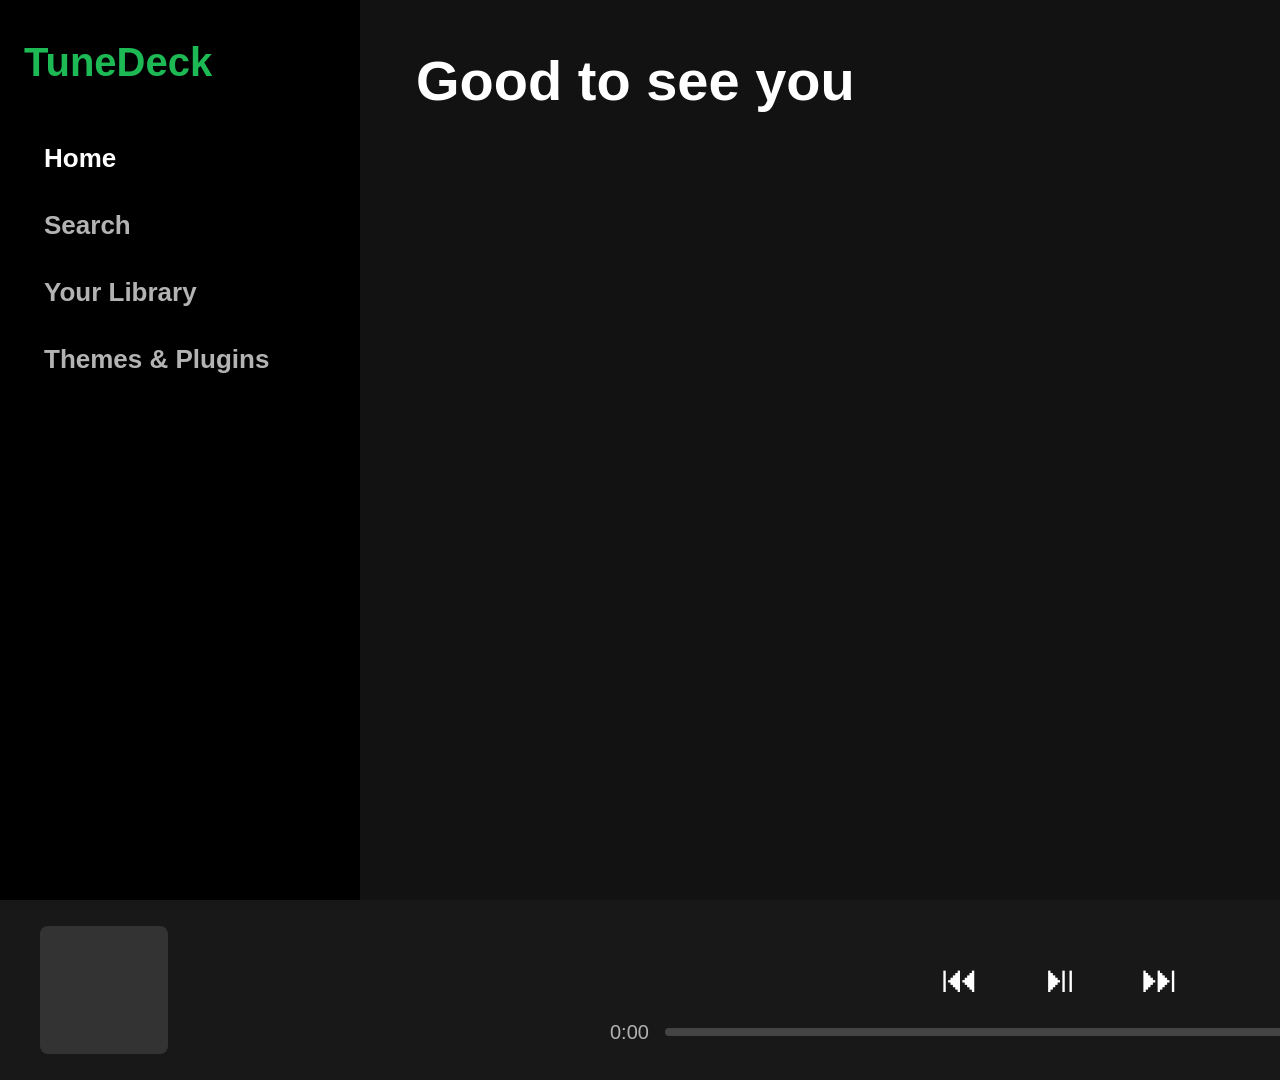
==== app/index.html @ e6c19f01 "Add PKCE Web API client, login and deploy scripts, engine autostart - webapi.js: Authorization Code " ====
<!doctype html>
<html>
<head>
<meta charset="utf-8">
<title>TuneDeck</title>
<meta name="viewport" content="width=1920, height=1080">
<link rel="stylesheet" href="css/app.css">
<style id="theme-css"></style>
</head>
<body>
<div id="app">
  <nav id="sidebar"></nav>
  <main id="view"></main>
  <aside id="lyrics-pane" class="hidden"></aside>
</div>
<footer id="player"></footer>
<div id="toast" class="hidden"></div>
<script src="js/config.js"></script>
<script src="js/auth.local.js"></script>
<script src="js/api.js"></script>
<script src="js/webapi.js"></script>
<script src="js/focus.js"></script>
<script src="js/lyrics.js"></script>
<script src="js/ext.js"></script>
<script src="js/ui.js"></script>
<script src="js/main.js"></script>
</body>
</html>
---- app/css/app.css ----
:root{--spice-main:#121212;--spice-sidebar:#000;--spice-player:#181818;--spice-card:#1a1a1a;--spice-text:#fff;--spice-subtext:#b3b3b3;--spice-button:#1db954;--spice-button-active:#1ed760;--spice-highlight:#2a2a2a;--spice-selected-row:#fff}
*{box-sizing:border-box;margin:0;padding:0}
html,body{width:1920px;height:1080px;overflow:hidden;background:var(--spice-main);color:var(--spice-text);font-family:'Helvetica Neue',Arial,sans-serif;font-size:26px}
button,input{font:inherit;color:inherit;border:0;background:none;outline:0;text-align:left}
#app{display:flex;height:900px;position:relative}
#sidebar{width:360px;background:var(--spice-sidebar);padding:40px 24px;flex:none}
.logo{font-size:40px;font-weight:800;color:var(--spice-button);margin-bottom:40px}
.nav{display:block;width:100%;padding:18px 20px;border-radius:12px;color:var(--spice-subtext);font-weight:700}
.nav.active{color:var(--spice-text)}
#view{flex:1;padding:48px 56px;overflow:hidden;position:relative;display:flex;flex-direction:column;min-width:0}
#view.narrow{margin-right:640px}
h1{font-size:56px;margin-bottom:28px;flex:none}
.dim{color:var(--spice-subtext)}
.scroll{overflow:hidden}
.cards{display:flex;flex-wrap:wrap}
.card{width:260px;margin:0 28px 28px 0;padding:16px;background:var(--spice-card);border-radius:14px;flex:none}
.card .art{width:228px;height:228px;border-radius:10px;background:#333 center/cover}
.card .t{margin-top:14px;font-weight:700;white-space:nowrap;overflow:hidden;text-overflow:ellipsis}
.card .s{color:var(--spice-subtext);font-size:22px;margin-top:4px}
.list{flex:1;min-height:0;margin-top:20px}
.row{display:flex;width:100%;padding:16px 20px;border-radius:10px;align-items:center}
.row .i{width:56px;color:var(--spice-subtext)}
.row .n{flex:2;white-space:nowrap;overflow:hidden;text-overflow:ellipsis}
.row .d{flex:1;color:var(--spice-subtext);text-align:right;white-space:nowrap;overflow:hidden;text-overflow:ellipsis}
.btn{display:inline-block;padding:16px 44px;margin:10px 0;border-radius:40px;background:var(--spice-button);color:#000;font-weight:700;align-self:flex-start}
input.f{display:block;width:760px;padding:16px 22px;margin:10px 0;border-radius:10px;background:var(--spice-highlight)}
.f{transition:transform .12s ease-out}
.f.focus{transform:scale(1.04);background-color:var(--spice-highlight);box-shadow:0 0 0 4px var(--spice-text)}
.btn.f.focus{background-color:var(--spice-button-active)}
#player{height:180px;background:var(--spice-player);display:flex;align-items:center;padding:0 40px}
#player .np{width:560px;display:flex;align-items:center}
.cover{width:128px;height:128px;border-radius:8px;background:#333 center/cover;flex:none}
.meta{margin-left:24px;min-width:0}
.title{font-weight:700;white-space:nowrap;overflow:hidden;text-overflow:ellipsis}
.artist{color:var(--spice-subtext);font-size:22px;margin-top:6px}
.ctl{flex:1;display:flex;flex-direction:column;align-items:center}
.btns{display:flex}
.ico{width:84px;height:84px;margin:0 8px;border-radius:50%;text-align:center;line-height:84px;font-size:38px}
.seek{display:flex;align-items:center;width:100%;max-width:900px;font-size:20px;color:var(--spice-subtext)}
.track{flex:1;height:8px;margin:0 16px;background:#444;border-radius:4px;overflow:hidden}
.fill{height:100%;background:var(--spice-text);transform-origin:0 50%;transform:scaleX(0);will-change:transform}
#player .right{width:360px;display:flex;justify-content:flex-end}
#lyrics-pane{position:absolute;right:0;top:0;bottom:0;width:600px;padding:40px 36px;overflow:hidden;background:var(--spice-card);border-radius:16px;margin:12px}
#lyrics-pane.hidden,#toast.hidden{display:none}
.ln{font-size:36px;font-weight:700;color:var(--spice-subtext);opacity:.55;padding:12px 0;transition:opacity .25s,color .25s}
.ln.on{color:var(--spice-text);opacity:1}
#toast{position:fixed;left:50%;bottom:210px;transform:translateX(-50%);padding:16px 36px;border-radius:40px;background:var(--spice-text);color:#000;font-weight:700}
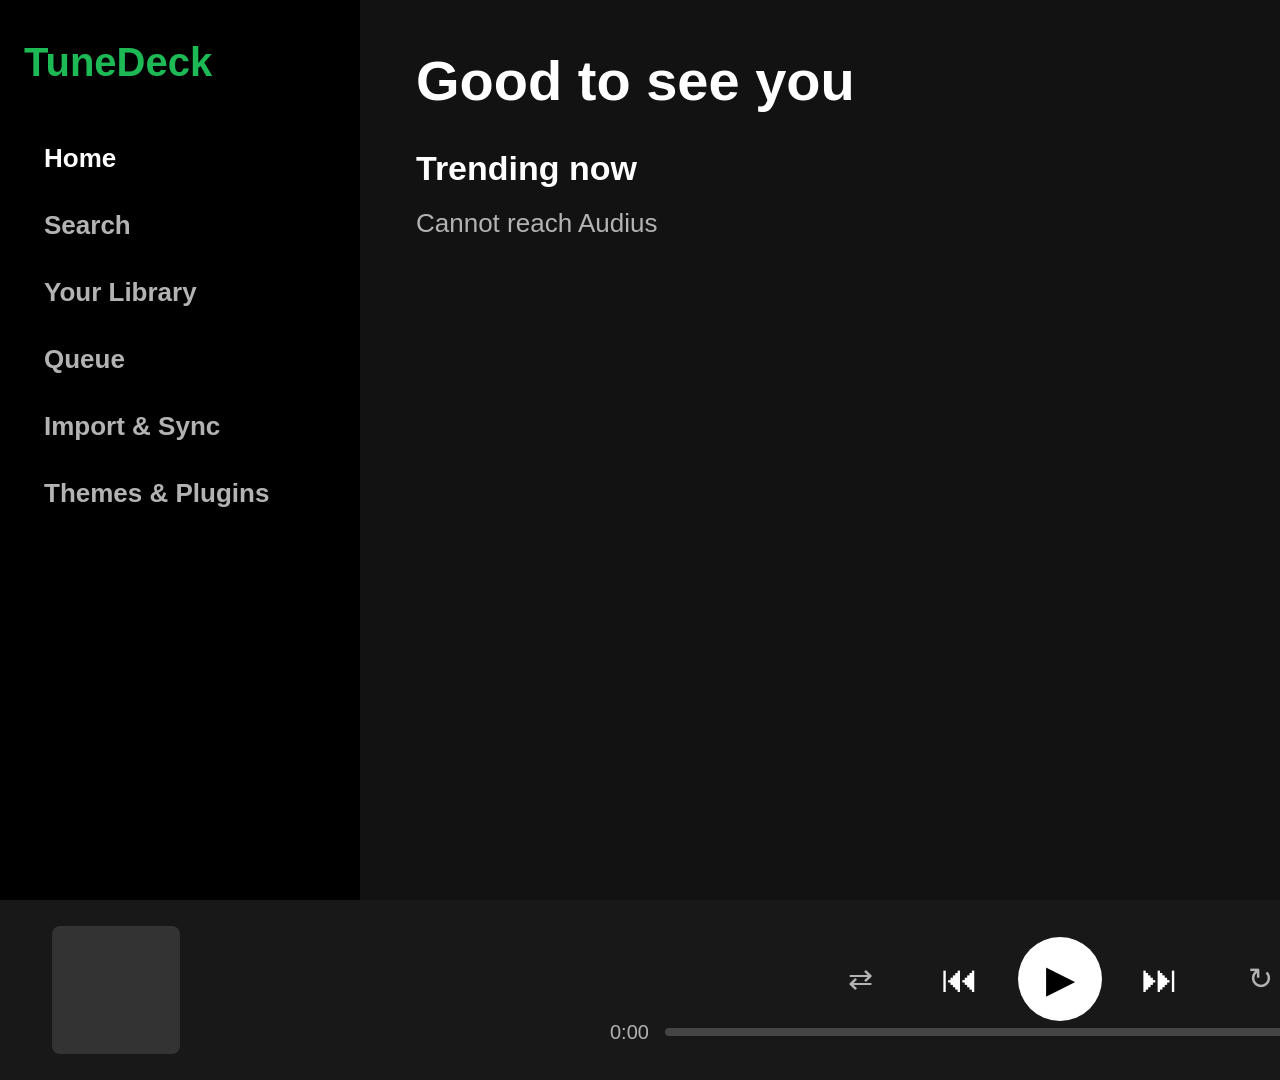
==== commit 85d78330: "Replace Spotify engine with Audius playback, add library import and sync Spotify refuses audio keys " ====
--- a/app/index.html
+++ b/app/index.html
@@ -11,14 +11,17 @@
 <div id="app">
   <nav id="sidebar"></nav>
   <main id="view"></main>
-  <aside id="lyrics-pane" class="hidden"></aside>
+  <aside id="lyrics-wrap" class="hidden"><div id="lyrics-pane"></div></aside>
 </div>
 <footer id="player"></footer>
 <div id="toast" class="hidden"></div>
 <script src="js/config.js"></script>
 <script src="js/auth.local.js"></script>
-<script src="js/api.js"></script>
+<script src="js/import.local.js"></script>
+<script src="js/sources.js"></script>
+<script src="js/player.js"></script>
 <script src="js/webapi.js"></script>
+<script src="js/library.js"></script>
 <script src="js/focus.js"></script>
 <script src="js/lyrics.js"></script>
 <script src="js/ext.js"></script>
--- a/app/css/app.css
+++ b/app/css/app.css
@@ -7,8 +7,10 @@
 .logo{font-size:40px;font-weight:800;color:var(--spice-button);margin-bottom:40px}
 .nav{display:block;width:100%;padding:18px 20px;border-radius:12px;color:var(--spice-subtext);font-weight:700}
 .nav.active{color:var(--spice-text)}
-#view{flex:1;padding:48px 56px;overflow:hidden;position:relative;display:flex;flex-direction:column;min-width:0}
+#view{flex:1;overflow:hidden;position:relative;min-width:0}
 #view.narrow{margin-right:640px}
+.page{height:100%;padding:48px 56px}
+h2{font-size:34px;margin:36px 0 20px}
 h1{font-size:56px;margin-bottom:28px;flex:none}
 .dim{color:var(--spice-subtext)}
 .scroll{overflow:hidden}
@@ -17,18 +19,21 @@
 .card .art{width:228px;height:228px;border-radius:10px;background:#333 center/cover}
 .card .t{margin-top:14px;font-weight:700;white-space:nowrap;overflow:hidden;text-overflow:ellipsis}
 .card .s{color:var(--spice-subtext);font-size:22px;margin-top:4px}
-.list{flex:1;min-height:0;margin-top:20px}
+.list{margin-top:20px}
 .row{display:flex;width:100%;padding:16px 20px;border-radius:10px;align-items:center}
 .row .i{width:56px;color:var(--spice-subtext)}
 .row .n{flex:2;white-space:nowrap;overflow:hidden;text-overflow:ellipsis}
 .row .d{flex:1;color:var(--spice-subtext);text-align:right;white-space:nowrap;overflow:hidden;text-overflow:ellipsis}
+.row .len{width:110px;color:var(--spice-subtext);text-align:right}
+.row .i.playing{color:var(--spice-button)}
+.row.missing{opacity:.35}
 .btn{display:inline-block;padding:16px 44px;margin:10px 0;border-radius:40px;background:var(--spice-button);color:#000;font-weight:700;align-self:flex-start}
 input.f{display:block;width:760px;padding:16px 22px;margin:10px 0;border-radius:10px;background:var(--spice-highlight)}
 .f{transition:transform .12s ease-out}
 .f.focus{transform:scale(1.04);background-color:var(--spice-highlight);box-shadow:0 0 0 4px var(--spice-text)}
 .btn.f.focus{background-color:var(--spice-button-active)}
 #player{height:180px;background:var(--spice-player);display:flex;align-items:center;padding:0 40px}
-#player .np{width:560px;display:flex;align-items:center}
+#player .np{width:560px;display:flex;align-items:center;padding:12px;border-radius:12px}
 .cover{width:128px;height:128px;border-radius:8px;background:#333 center/cover;flex:none}
 .meta{margin-left:24px;min-width:0}
 .title{font-weight:700;white-space:nowrap;overflow:hidden;text-overflow:ellipsis}
@@ -36,12 +41,22 @@
 .ctl{flex:1;display:flex;flex-direction:column;align-items:center}
 .btns{display:flex}
 .ico{width:84px;height:84px;margin:0 8px;border-radius:50%;text-align:center;line-height:84px;font-size:38px}
+.ico.big{background:var(--spice-text);color:#000}
+.ico.small{font-size:30px;color:var(--spice-subtext)}
+.ico.on{color:var(--spice-button)}
 .seek{display:flex;align-items:center;width:100%;max-width:900px;font-size:20px;color:var(--spice-subtext)}
 .track{flex:1;height:8px;margin:0 16px;background:#444;border-radius:4px;overflow:hidden}
 .fill{height:100%;background:var(--spice-text);transform-origin:0 50%;transform:scaleX(0);will-change:transform}
 #player .right{width:360px;display:flex;justify-content:flex-end}
-#lyrics-pane{position:absolute;right:0;top:0;bottom:0;width:600px;padding:40px 36px;overflow:hidden;background:var(--spice-card);border-radius:16px;margin:12px}
-#lyrics-pane.hidden,#toast.hidden{display:none}
+#lyrics-wrap{position:absolute;right:0;top:0;bottom:0;width:640px;overflow:hidden;pointer-events:none}
+#lyrics-pane{position:absolute;left:12px;right:12px;top:0;padding:0 36px;transition:transform .35s ease-out;will-change:transform}
+#lyrics-wrap.hidden,#toast.hidden{display:none}
+#lyrics-wrap:after{content:'';position:absolute;left:0;right:0;top:0;bottom:0;background:linear-gradient(var(--spice-main),transparent 18%,transparent 82%,var(--spice-main))}
 .ln{font-size:36px;font-weight:700;color:var(--spice-subtext);opacity:.55;padding:12px 0;transition:opacity .25s,color .25s}
 .ln.on{color:var(--spice-text);opacity:1}
 #toast{position:fixed;left:50%;bottom:210px;transform:translateX(-50%);padding:16px 36px;border-radius:40px;background:var(--spice-text);color:#000;font-weight:700}
+.nowplaying .page{display:flex;flex-direction:column;justify-content:center;align-items:flex-start}
+.np-art{width:520px;height:520px;border-radius:16px;background:#333 center/cover;box-shadow:0 30px 80px rgba(0,0,0,.6)}
+.np-meta{margin-top:36px}
+.np-title{font-size:56px;font-weight:800}
+.np-artist{font-size:32px;color:var(--spice-subtext);margin-top:10px}
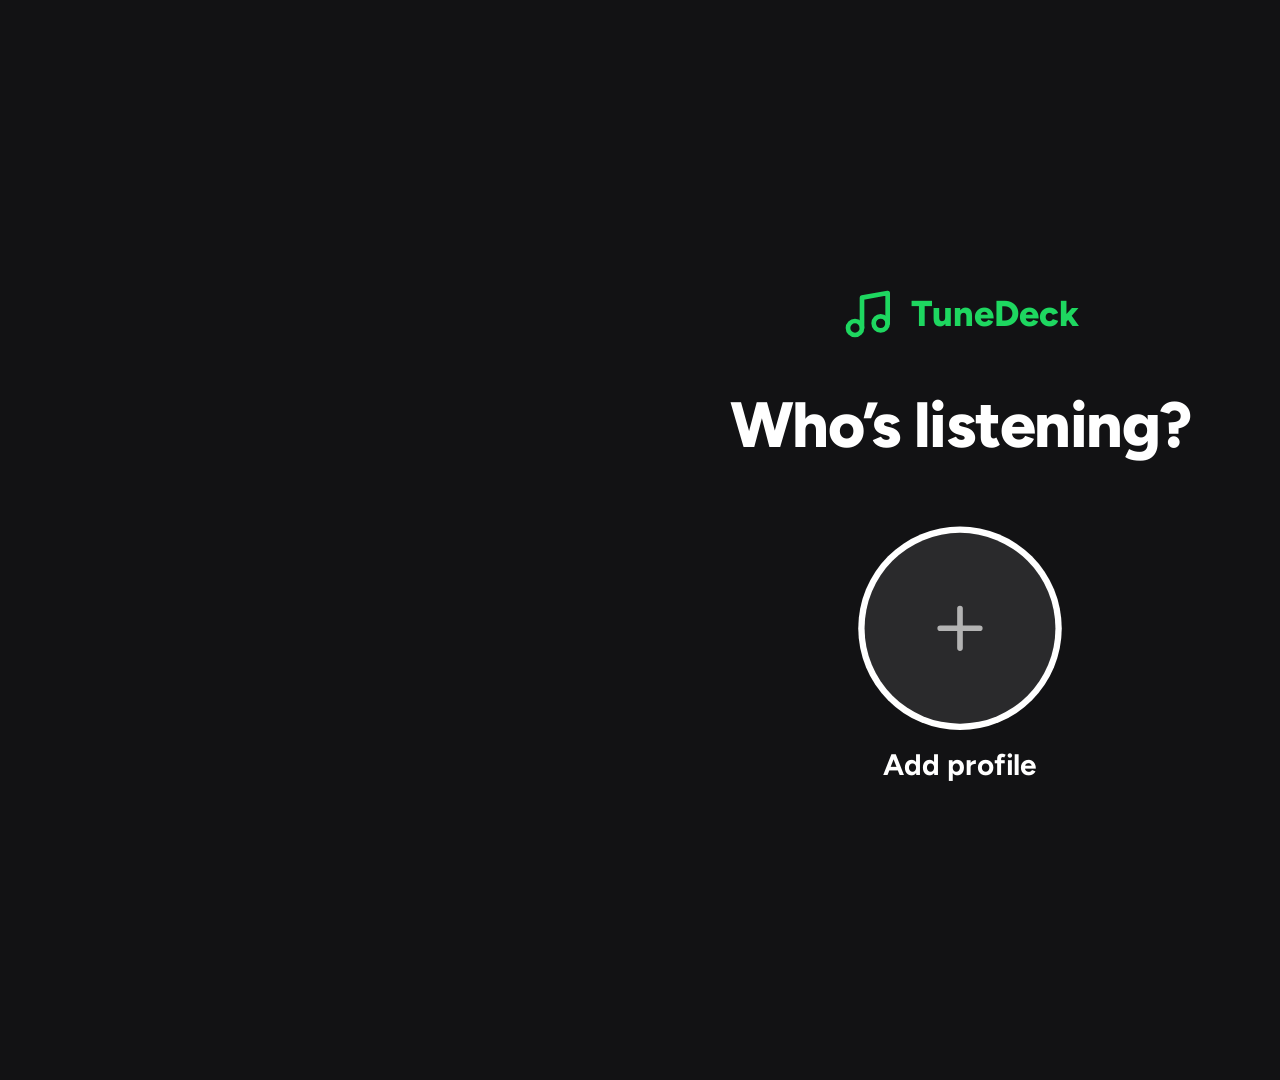
==== commit c5aab0fc: "Rebuild TuneDeck as a full TV app: new UI, profiles, marketplace, on-TV login and import - UI modell" ====
--- a/app/index.html
+++ b/app/index.html
@@ -4,28 +4,32 @@
 <meta charset="utf-8">
 <title>TuneDeck</title>
 <meta name="viewport" content="width=1920, height=1080">
+<link rel="stylesheet" href="fonts/fonts.css">
 <link rel="stylesheet" href="css/app.css">
 <style id="theme-css"></style>
 </head>
 <body>
-<div id="app">
-  <nav id="sidebar"></nav>
-  <main id="view"></main>
-  <aside id="lyrics-wrap" class="hidden"><div id="lyrics-pane"></div></aside>
-</div>
-<footer id="player"></footer>
-<div id="toast" class="hidden"></div>
+<div id="bg"><div class="bgimg"></div><div class="bgimg"></div><div class="bgshade"></div></div>
+<nav id="rail"></nav>
+<main id="main"><div id="view" class="vs"><div class="in"></div></div></main>
+<aside id="npv"></aside>
+<footer id="bar"></footer>
+<div id="toast"></div>
+<script src="js/vendor/qrcode.js"></script>
 <script src="js/config.js"></script>
-<script src="js/auth.local.js"></script>
-<script src="js/import.local.js"></script>
+<script src="js/icons.js"></script>
+<script src="js/store.js"></script>
 <script src="js/sources.js"></script>
 <script src="js/player.js"></script>
-<script src="js/webapi.js"></script>
+<script src="js/spotify.js"></script>
 <script src="js/library.js"></script>
 <script src="js/focus.js"></script>
+<script src="js/keyboard.js"></script>
 <script src="js/lyrics.js"></script>
-<script src="js/ext.js"></script>
-<script src="js/ui.js"></script>
+<script src="js/market.js"></script>
+<script src="js/shell.js"></script>
+<script src="js/profiles.js"></script>
+<script src="js/views.js"></script>
 <script src="js/main.js"></script>
 </body>
 </html>
--- a/app/fonts/fonts.css
+++ b/app/fonts/fonts.css
@@ -0,0 +1,4 @@
+@font-face{font-family:'Figtree';font-style:normal;font-weight:400;src:url(../fonts/figtree-400.woff2) format('woff2')}
+@font-face{font-family:'Figtree';font-style:normal;font-weight:600;src:url(../fonts/figtree-600.woff2) format('woff2')}
+@font-face{font-family:'Figtree';font-style:normal;font-weight:700;src:url(../fonts/figtree-700.woff2) format('woff2')}
+@font-face{font-family:'Figtree';font-style:normal;font-weight:800;src:url(../fonts/figtree-800.woff2) format('woff2')}
--- a/app/css/app.css
+++ b/app/css/app.css
@@ -1,62 +1,344 @@
-:root{--spice-main:#121212;--spice-sidebar:#000;--spice-player:#181818;--spice-card:#1a1a1a;--spice-text:#fff;--spice-subtext:#b3b3b3;--spice-button:#1db954;--spice-button-active:#1ed760;--spice-highlight:#2a2a2a;--spice-selected-row:#fff}
+/* TuneDeck: 10-foot UI at 1920x1080 for Chromium 53 (flexbox only, no gap/grid/inset/clamp).
+   Every colour comes from --spice-* so marketplace themes recolour the whole app. */
+:root{
+  --spice-main:#121214;--spice-main-elevated:#1c1c1f;--spice-highlight:#26262a;--spice-highlight-elevated:#323237;
+  --spice-sidebar:#0c0c0e;--spice-player:#0c0c0e;--spice-card:#1c1c1f;--spice-shadow:#000000;
+  --spice-text:#ffffff;--spice-subtext:#b3b3b3;--spice-button:#1ed760;--spice-button-active:#3be477;--spice-button-disabled:#535353;
+  --spice-selected-row:#ffffff;--spice-tab-active:#333338;--spice-notification:#ffffff;--spice-notification-error:#e22134;--spice-misc:#7f7f7f;
+  --spice-rgb-main:18,18,20;--spice-rgb-sidebar:12,12,14;--spice-rgb-player:12,12,14;--spice-rgb-text:255,255,255;--spice-rgb-button:30,215,96;
+  --accent-art:#4a3b6b;
+  --r:10px;--gap:24px;--rail:112px;--bar:136px;--npv:452px;
+  --ease:cubic-bezier(.2,.7,.3,1);
+}
 *{box-sizing:border-box;margin:0;padding:0}
-html,body{width:1920px;height:1080px;overflow:hidden;background:var(--spice-main);color:var(--spice-text);font-family:'Helvetica Neue',Arial,sans-serif;font-size:26px}
-button,input{font:inherit;color:inherit;border:0;background:none;outline:0;text-align:left}
-#app{display:flex;height:900px;position:relative}
-#sidebar{width:360px;background:var(--spice-sidebar);padding:40px 24px;flex:none}
-.logo{font-size:40px;font-weight:800;color:var(--spice-button);margin-bottom:40px}
-.nav{display:block;width:100%;padding:18px 20px;border-radius:12px;color:var(--spice-subtext);font-weight:700}
+html,body{width:1920px;height:1080px;overflow:hidden;background:var(--spice-main);color:var(--spice-text);font-family:'Figtree','LG Smart UI',Helvetica,Arial,sans-serif;font-size:24px;line-height:1.35;-webkit-font-smoothing:antialiased}
+button{font:inherit;color:inherit;border:0;background:none;outline:0;text-align:left;cursor:pointer}
+h1{font-size:64px;font-weight:800;letter-spacing:-1.5px;line-height:1.1}
+h2{font-size:32px;font-weight:700;letter-spacing:-.5px;line-height:1.2}
+.dim{color:var(--spice-subtext)}
+.small{font-size:20px}
+.pad{padding:16px 0}
+.ic{display:block;flex:none}
+
+/* ---------- background ---------- */
+#bg{position:fixed;left:0;top:0;width:1920px;height:1080px;z-index:0;overflow:hidden;background:var(--spice-main)}
+.bgimg{position:absolute;left:-10%;top:-10%;width:120%;height:120%;background:center/cover no-repeat;opacity:0;transition:opacity .8s ease}
+.bgshade{position:absolute;left:0;top:0;right:0;bottom:0;background:linear-gradient(180deg,rgba(var(--spice-rgb-main),.80),rgba(var(--spice-rgb-main),.94) 70%)}
+
+/* ---------- rail ---------- */
+#rail{position:fixed;left:24px;top:24px;bottom:calc(var(--bar) + 24px);width:var(--rail);z-index:3;background:rgba(var(--spice-rgb-sidebar),.82);border-radius:16px;display:flex;flex-direction:column;align-items:center;padding:20px 0}
+.rail-top,.rail-bottom{display:flex;flex-direction:column;align-items:center}
+.rail-top .nav,.rail-bottom .nav{margin-bottom:8px}
+.nav,.pin,.avatar{position:relative;width:72px;height:72px;border-radius:14px;display:flex;align-items:center;justify-content:center;color:var(--spice-subtext);transition:transform .15s var(--ease),background-color .15s}
 .nav.active{color:var(--spice-text)}
-#view{flex:1;overflow:hidden;position:relative;min-width:0}
-#view.narrow{margin-right:640px}
-.page{height:100%;padding:48px 56px}
-h2{font-size:34px;margin:36px 0 20px}
-h1{font-size:56px;margin-bottom:28px;flex:none}
-.dim{color:var(--spice-subtext)}
-.scroll{overflow:hidden}
-.cards{display:flex;flex-wrap:wrap}
-.card{width:260px;margin:0 28px 28px 0;padding:16px;background:var(--spice-card);border-radius:14px;flex:none}
-.card .art{width:228px;height:228px;border-radius:10px;background:#333 center/cover}
-.card .t{margin-top:14px;font-weight:700;white-space:nowrap;overflow:hidden;text-overflow:ellipsis}
-.card .s{color:var(--spice-subtext);font-size:22px;margin-top:4px}
-.list{margin-top:20px}
-.row{display:flex;width:100%;padding:16px 20px;border-radius:10px;align-items:center}
-.row .i{width:56px;color:var(--spice-subtext)}
-.row .n{flex:2;white-space:nowrap;overflow:hidden;text-overflow:ellipsis}
-.row .d{flex:1;color:var(--spice-subtext);text-align:right;white-space:nowrap;overflow:hidden;text-overflow:ellipsis}
-.row .len{width:110px;color:var(--spice-subtext);text-align:right}
-.row .i.playing{color:var(--spice-button)}
-.row.missing{opacity:.35}
-.btn{display:inline-block;padding:16px 44px;margin:10px 0;border-radius:40px;background:var(--spice-button);color:#000;font-weight:700;align-self:flex-start}
-input.f{display:block;width:760px;padding:16px 22px;margin:10px 0;border-radius:10px;background:var(--spice-highlight)}
-.f{transition:transform .12s ease-out}
-.f.focus{transform:scale(1.04);background-color:var(--spice-highlight);box-shadow:0 0 0 4px var(--spice-text)}
-.btn.f.focus{background-color:var(--spice-button-active)}
-#player{height:180px;background:var(--spice-player);display:flex;align-items:center;padding:0 40px}
-#player .np{width:560px;display:flex;align-items:center;padding:12px;border-radius:12px}
-.cover{width:128px;height:128px;border-radius:8px;background:#333 center/cover;flex:none}
-.meta{margin-left:24px;min-width:0}
-.title{font-weight:700;white-space:nowrap;overflow:hidden;text-overflow:ellipsis}
-.artist{color:var(--spice-subtext);font-size:22px;margin-top:6px}
-.ctl{flex:1;display:flex;flex-direction:column;align-items:center}
-.btns{display:flex}
-.ico{width:84px;height:84px;margin:0 8px;border-radius:50%;text-align:center;line-height:84px;font-size:38px}
-.ico.big{background:var(--spice-text);color:#000}
-.ico.small{font-size:30px;color:var(--spice-subtext)}
-.ico.on{color:var(--spice-button)}
-.seek{display:flex;align-items:center;width:100%;max-width:900px;font-size:20px;color:var(--spice-subtext)}
-.track{flex:1;height:8px;margin:0 16px;background:#444;border-radius:4px;overflow:hidden}
-.fill{height:100%;background:var(--spice-text);transform-origin:0 50%;transform:scaleX(0);will-change:transform}
-#player .right{width:360px;display:flex;justify-content:flex-end}
-#lyrics-wrap{position:absolute;right:0;top:0;bottom:0;width:640px;overflow:hidden;pointer-events:none}
-#lyrics-pane{position:absolute;left:12px;right:12px;top:0;padding:0 36px;transition:transform .35s ease-out;will-change:transform}
-#lyrics-wrap.hidden,#toast.hidden{display:none}
-#lyrics-wrap:after{content:'';position:absolute;left:0;right:0;top:0;bottom:0;background:linear-gradient(var(--spice-main),transparent 18%,transparent 82%,var(--spice-main))}
-.ln{font-size:36px;font-weight:700;color:var(--spice-subtext);opacity:.55;padding:12px 0;transition:opacity .25s,color .25s}
-.ln.on{color:var(--spice-text);opacity:1}
-#toast{position:fixed;left:50%;bottom:210px;transform:translateX(-50%);padding:16px 36px;border-radius:40px;background:var(--spice-text);color:#000;font-weight:700}
-.nowplaying .page{display:flex;flex-direction:column;justify-content:center;align-items:flex-start}
-.np-art{width:520px;height:520px;border-radius:16px;background:#333 center/cover;box-shadow:0 30px 80px rgba(0,0,0,.6)}
-.np-meta{margin-top:36px}
-.np-title{font-size:56px;font-weight:800}
-.np-artist{font-size:32px;color:var(--spice-subtext);margin-top:10px}
+.nav.active:after{content:'';position:absolute;left:-20px;top:22px;width:5px;height:28px;border-radius:3px;background:var(--spice-button)}
+.rail-sep{width:48px;height:2px;background:rgba(var(--spice-rgb-text),.12);margin:12px 0 16px;flex:none}
+.rail-pins{flex:1;min-height:0;overflow:hidden;width:100%}
+.rail-pins .in{display:flex;flex-direction:column;align-items:center;transition:transform .25s var(--ease)}
+.pin{margin-bottom:12px;padding:0}
+.pinart{width:64px;height:64px;border-radius:8px;background-color:var(--spice-highlight);display:flex;align-items:center;justify-content:center;color:var(--spice-subtext)}
+.pin.liked .pinart{background:linear-gradient(135deg,#4b2bd6,#a7c5dd);color:#fff}
+.rail-bottom{padding-top:12px}
+.avatar span:first-child{width:56px;height:56px;border-radius:50%;display:flex;align-items:center;justify-content:center;font-weight:800;font-size:26px;color:#000}
+.tip{position:absolute;left:96px;top:50%;margin-top:-22px;height:44px;line-height:44px;padding:0 18px;white-space:nowrap;border-radius:8px;background:var(--spice-highlight-elevated);color:var(--spice-text);font-size:22px;font-weight:600;opacity:0;transform:translateX(-8px);transition:opacity .15s,transform .15s var(--ease);pointer-events:none;z-index:5}
+.focus>.tip{opacity:1;transform:none}
+
+/* ---------- main panel ---------- */
+#main{position:fixed;left:calc(var(--rail) + 40px);top:24px;right:24px;bottom:calc(var(--bar) + 24px);z-index:1;background:rgba(var(--spice-rgb-main),.70);border-radius:16px;overflow:hidden;transition:right .3s var(--ease)}
+.npv #main{right:calc(var(--npv) + 40px)}
+#view{position:absolute;left:0;top:0;right:0;bottom:0;overflow:hidden}
+#view>.in{padding:40px 48px 120px;transition:transform .3s var(--ease);will-change:transform}
+.page-title{margin-bottom:24px}
+.lead{margin:-8px 0 24px;font-size:24px}
+.sub-h{margin:32px 0 8px;font-size:28px}
+
+/* ---------- focus ---------- */
+.f{transition:transform .15s var(--ease),background-color .15s}
+.f.focus{transform:scale(1.04)}
+.nav.focus,.pin.focus,.avatar.focus{background:rgba(var(--spice-rgb-text),.12);color:var(--spice-text);transform:scale(1.06)}
+.pin.focus .pinart{box-shadow:0 0 0 4px var(--spice-text)}
+.avatar.focus span:first-child{box-shadow:0 0 0 4px var(--spice-text)}
+
+/* ---------- home ---------- */
+.home-top{display:flex;align-items:center;margin-bottom:24px}
+.greet{font-size:48px;letter-spacing:-1px;flex:1}
+.chips{display:flex;margin-bottom:24px}
+.home-top .chips{margin:0}
+.chip{height:56px;line-height:56px;padding:0 28px;margin-right:12px;border-radius:28px;background:rgba(var(--spice-rgb-text),.08);font-size:22px;font-weight:600}
+.chip.on{background:var(--spice-text);color:var(--spice-main)}
+.chip.focus{box-shadow:0 0 0 4px var(--spice-text)}
+.tiles{display:flex;flex-wrap:wrap;margin:0 -8px 24px}
+.tile{width:calc(25% - 16px);height:88px;margin:0 8px 16px;display:flex;align-items:center;border-radius:8px;overflow:hidden;background:rgba(var(--spice-rgb-text),.08)}
+.tart{width:88px;height:88px;flex:none;background-color:var(--spice-highlight);display:flex;align-items:center;justify-content:center;color:var(--spice-subtext)}
+.tname{padding:0 20px;font-weight:700;font-size:22px;line-height:1.25;overflow:hidden;display:-webkit-box;-webkit-line-clamp:2;-webkit-box-orient:vertical}
+.tile.focus{background:rgba(var(--spice-rgb-text),.18);box-shadow:0 0 0 4px var(--spice-text)}
+
+/* ---------- shelves & cards ---------- */
+.shelf{margin-top:24px}
+.shelf-head{margin-bottom:16px}
+.over{font-size:18px;font-weight:600;color:var(--spice-subtext);text-transform:none;margin-bottom:2px}
+.hs{overflow:hidden;margin:-12px -48px 0;padding:12px 48px 8px}
+.hs>.in{display:flex;transition:transform .25s var(--ease);will-change:transform}
+.card{position:relative;flex:none;width:236px;margin-right:20px;padding:14px;border-radius:12px;background:transparent}
+.card .art{width:208px;height:208px;border-radius:8px;background-color:var(--spice-highlight);display:flex;align-items:center;justify-content:center;color:var(--spice-subtext)}
+.card.artist .art{border-radius:50%}
+.card.artist .t,.card.artist .s{text-align:center}
+.card .t{margin-top:14px;font-weight:700;font-size:22px;white-space:nowrap;overflow:hidden;text-overflow:ellipsis}
+.card .s{margin-top:2px;font-size:19px;color:var(--spice-subtext);overflow:hidden;display:-webkit-box;-webkit-line-clamp:2;-webkit-box-orient:vertical;line-height:1.3}
+.card.focus{background:rgba(var(--spice-rgb-text),.10);transform:scale(1.05)}
+.card.focus .art{box-shadow:0 0 0 4px var(--spice-text)}
+.play-badge{position:absolute;right:22px;top:166px;width:56px;height:56px;border-radius:50%;background:var(--spice-button);color:#000;display:flex;align-items:center;justify-content:center;opacity:0;transform:translateY(8px);transition:opacity .15s,transform .15s var(--ease)}
+.play-badge .ic{margin-left:3px}
+.card.focus .play-badge{opacity:1;transform:none}
+.card.ghost .art{background:rgba(var(--spice-rgb-text),.06)}
+.card.ghost .t{height:20px;width:70%;border-radius:4px;background:rgba(var(--spice-rgb-text),.06)}
+.card.more .art{background:rgba(var(--spice-rgb-text),.06)}
+.grid{display:flex;flex-wrap:wrap;margin:0 -14px}
+.grid .card{margin:0 0 8px}
+
+/* ---------- page header (album / playlist / artist) ---------- */
+.phead{display:flex;align-items:flex-end;margin-bottom:32px}
+.pcover{width:300px;height:300px;flex:none;border-radius:10px;background-color:var(--spice-highlight);display:flex;align-items:center;justify-content:center;color:var(--spice-subtext);box-shadow:0 16px 48px rgba(0,0,0,.5)}
+.phead.round .pcover{border-radius:50%}
+.liked-cover{background:linear-gradient(135deg,#4b2bd6,#a7c5dd)!important;color:#fff}
+.pmeta{margin-left:40px;min-width:0;flex:1}
+.ptitle{font-size:72px;letter-spacing:-2px;margin:4px 0 8px;overflow:hidden;display:-webkit-box;-webkit-line-clamp:2;-webkit-box-orient:vertical}
+.pdesc{color:var(--spice-subtext);font-size:22px;margin-bottom:8px;max-width:1000px;overflow:hidden;display:-webkit-box;-webkit-line-clamp:2;-webkit-box-orient:vertical}
+.psub{font-size:22px;color:var(--spice-subtext)}
+.psub b{color:var(--spice-text)}
+.pactions{display:flex;align-items:center;margin-top:24px}
+.abtn{height:64px;padding:0 24px;margin-right:16px;border-radius:32px;display:flex;align-items:center;font-weight:700;font-size:22px;background:rgba(var(--spice-rgb-text),.08)}
+.abtn span{margin-left:10px}
+.abtn.primary{width:88px;height:88px;padding:0;justify-content:center;border-radius:50%;background:var(--spice-button);color:#000}
+.abtn.primary .ic{margin-left:4px}
+.abtn.focus{box-shadow:0 0 0 4px var(--spice-text)}
+.abtn.primary.focus{background:var(--spice-button-active)}
+
+/* ---------- track list ---------- */
+.tracks{margin-top:8px}
+.th{display:flex;align-items:center;height:48px;padding:0 20px;margin-right:152px;font-size:19px;color:var(--spice-subtext);border-bottom:1px solid rgba(var(--spice-rgb-text),.1);margin-bottom:8px}
+.trow{display:flex;align-items:center}
+.tmain{flex:1;min-width:0;height:84px;display:flex;align-items:center;padding:0 20px;border-radius:8px}
+.tmain .i,.th .i{width:56px;flex:none;color:var(--spice-subtext);font-size:22px}
+.tc{width:60px;height:60px;flex:none;border-radius:6px;background-color:var(--spice-highlight);margin-right:20px}
+.tmain .n{flex:3;min-width:0;display:flex;flex-direction:column}
+.th .n{flex:3}
+.tt{font-weight:600;white-space:nowrap;overflow:hidden;text-overflow:ellipsis}
+.ta{font-size:20px;color:var(--spice-subtext);white-space:nowrap;overflow:hidden;text-overflow:ellipsis}
+.tmain .al,.th .al{flex:2;min-width:0;color:var(--spice-subtext);font-size:21px;white-space:nowrap;overflow:hidden;text-overflow:ellipsis;padding-left:16px}
+.tmain .len,.th .len{width:96px;flex:none;text-align:right;color:var(--spice-subtext);font-size:21px}
+.th .len .ic{margin-left:auto}
+.tmain.focus{background:rgba(var(--spice-rgb-text),.12);transform:none;box-shadow:inset 0 0 0 3px var(--spice-text)}
+.trow.missing .tmain{opacity:.38}
+.ico-btn{width:64px;height:64px;border-radius:50%;display:flex;align-items:center;justify-content:center;color:var(--spice-subtext);margin-left:8px;flex:none}
+.ico-btn.on{color:var(--spice-button)}
+.ico-btn.focus{background:rgba(var(--spice-rgb-text),.14);color:var(--spice-text);transform:scale(1.08)}
+.ico-btn.on.focus{color:var(--spice-button)}
+
+/* ---------- library ---------- */
+.lib-head{display:flex;align-items:center;margin-bottom:24px}
+.lib-head h1{flex:1}
+.pill{height:60px;padding:0 28px;border-radius:30px;display:inline-flex;align-items:center;font-weight:700;font-size:22px;background:rgba(var(--spice-rgb-text),.1)}
+.pill .ic{margin-right:10px}
+.pill.primary{background:var(--spice-button);color:#000}
+.pill.focus{box-shadow:0 0 0 4px var(--spice-text)}
+
+/* ---------- search ---------- */
+.search-wrap{display:flex;align-items:flex-start}
+.search-left{width:620px;flex:none;margin-right:48px}
+.search-left h1{margin-bottom:24px}
+.search-right{flex:1;min-width:0;padding-top:8px}
+.search-field{height:76px;display:flex;align-items:center;padding:0 24px;border-radius:38px;background:var(--spice-text);color:var(--spice-main);font-size:28px;font-weight:600;margin-bottom:24px}
+.search-field .ic{margin-right:14px}
+.search-field.empty .sq:before{content:'What do you want to play?';color:#6a6a6a;font-weight:500}
+.caret{width:3px;height:34px;background:var(--spice-main);margin-left:2px;animation:blink 1s steps(1) infinite}
+@keyframes blink{50%{opacity:0}}
+.kbd-row{display:flex;margin-bottom:10px}
+.key{width:78px;height:72px;margin-right:10px;border-radius:10px;background:rgba(var(--spice-rgb-text),.08);text-align:center;font-size:28px;font-weight:600}
+.key.wide{width:254px}
+.key[data-k=del],.key[data-k=clear]{width:166px;font-size:22px}
+.key.done{width:596px;background:var(--spice-button);color:#000;font-size:24px}
+.key.focus{background:var(--spice-text);color:var(--spice-main);transform:scale(1.06)}
+.rh{margin-bottom:20px}
+.genres{display:flex;flex-wrap:wrap;margin:0 -10px}
+.genre{position:relative;width:calc(33.33% - 20px);height:150px;margin:0 10px 20px;border-radius:10px;padding:20px;font-size:30px;font-weight:800;overflow:hidden}
+.genre.focus{box-shadow:0 0 0 4px var(--spice-text)}
+.search-right .shelf:first-child{margin-top:0}
+.search-right .hs{margin-left:0;padding-left:0}
+
+/* ---------- right Now Playing panel ---------- */
+#npv{position:fixed;top:24px;right:24px;bottom:calc(var(--bar) + 24px);width:var(--npv);z-index:2;background:rgba(var(--spice-rgb-main),.76);border-radius:16px;overflow:hidden;opacity:0;transform:translateX(40px);transition:opacity .3s,transform .3s var(--ease);pointer-events:none}
+.npv #npv{opacity:1;transform:none;pointer-events:auto}
+.npv-scroll{position:absolute;left:0;top:0;right:0;bottom:0;overflow:hidden}
+.npv-scroll>.in{padding:24px;transition:transform .25s var(--ease)}
+.npv-head{font-weight:700;margin-bottom:16px;white-space:nowrap;overflow:hidden;text-overflow:ellipsis}
+.npv-head .over{font-size:22px;color:var(--spice-text)}
+.npv-art{width:404px;height:404px;border-radius:10px;background-color:var(--spice-highlight);box-shadow:0 12px 40px rgba(0,0,0,.45)}
+.npv-row{display:flex;align-items:center;margin:20px 0 20px}
+.npv-meta{flex:1;min-width:0}
+.npv-title{font-size:32px;font-weight:800;letter-spacing:-.5px;white-space:nowrap;overflow:hidden;text-overflow:ellipsis}
+.npv-artist{font-size:22px;color:var(--spice-subtext);white-space:nowrap;overflow:hidden;text-overflow:ellipsis}
+.npv-card{display:block;width:100%;border-radius:12px;padding:20px;margin-bottom:16px;background:rgba(var(--spice-rgb-text),.07)}
+.npv-card.focus{background:rgba(var(--spice-rgb-text),.14);transform:none;box-shadow:inset 0 0 0 3px var(--spice-text)}
+.card-title{font-weight:700;font-size:22px;margin-bottom:12px}
+.lyr-card{background:var(--accent-art);transition:background-color .6s}
+.lm{font-weight:700;line-height:1.3;white-space:nowrap;overflow:hidden;text-overflow:ellipsis}
+.lm.prev,.lm.nxt{font-size:21px;color:rgba(255,255,255,.55);min-height:28px}
+.lm.cur{font-size:28px;margin:6px 0;color:#fff;white-space:normal;display:-webkit-box;-webkit-line-clamp:2;-webkit-box-orient:vertical}
+.next-item{display:flex;align-items:center}
+.next-item>span:last-child{min-width:0;display:flex;flex-direction:column}
+.next-item .tc{width:56px;height:56px;margin-right:14px}
+.about-body{display:flex;align-items:flex-start}
+.about-av{width:80px;height:80px;flex:none;border-radius:50%;background-color:var(--spice-highlight);margin-right:16px}
+.about-name{font-weight:700}
+.about-bio{font-size:19px;color:var(--spice-subtext);margin-top:6px;line-height:1.4}
+.badge{display:inline-block;width:26px;height:26px;line-height:26px;text-align:center;border-radius:50%;background:#3d91f4;color:#fff;font-size:16px}
+
+/* ---------- player bar ---------- */
+#bar{position:fixed;left:24px;right:24px;bottom:16px;height:calc(var(--bar) - 8px);z-index:3;display:flex;align-items:center;padding:0 24px;background:rgba(var(--spice-rgb-player),.88);border-radius:16px}
+.bleft{width:520px;flex:none;display:flex;align-items:center}
+.bnow{display:flex;align-items:center;min-width:0;flex:1;padding:8px;border-radius:10px}
+.bcover{width:80px;height:80px;flex:none;border-radius:6px;background-color:var(--spice-highlight)}
+.bmeta{min-width:0;margin-left:16px;display:flex;flex-direction:column}
+.btitle{font-weight:700;white-space:nowrap;overflow:hidden;text-overflow:ellipsis}
+.bartist{font-size:20px;color:var(--spice-subtext);white-space:nowrap;overflow:hidden;text-overflow:ellipsis}
+.bnow.focus{background:rgba(var(--spice-rgb-text),.12);transform:none}
+.bcenter{flex:1;display:flex;flex-direction:column;align-items:center;min-width:0}
+.bctl{display:flex;align-items:center}
+.bctl .ico-btn{margin:0 6px}
+.ico-btn.bplay{width:64px;height:64px;background:var(--spice-text);color:var(--spice-main)}
+.ico-btn.bplay.focus{background:var(--spice-text);color:var(--spice-main);box-shadow:0 0 0 4px rgba(var(--spice-rgb-text),.35)}
+.ico-btn.one:after{content:'1';position:absolute;font-size:13px;font-weight:800;margin:0 0 0 0}
+.bseek{display:flex;align-items:center;width:100%;max-width:880px;margin-top:4px;font-size:18px;color:var(--spice-subtext)}
+.bcur,.bdur,.fcur,.fdur{width:64px;flex:none;text-align:center}
+.seekbar{position:relative;flex:1;height:32px;display:flex;align-items:center;border-radius:16px;padding:0 8px}
+.sbar{display:block;width:100%;height:6px;border-radius:3px;background:rgba(var(--spice-rgb-text),.22);overflow:hidden;transition:height .15s}
+.sfill{display:block;width:100%;height:100%;background:var(--spice-text);transform-origin:0 50%;transform:scaleX(0);will-change:transform}
+.seekbar.focus{transform:none}
+.seekbar.focus .sbar{height:12px;border-radius:6px}
+.seekbar.focus .sfill{background:var(--spice-button)}
+.shint{position:absolute;right:8px;top:-30px;font-size:16px;font-weight:700;color:var(--spice-text);opacity:0;transition:opacity .15s}
+.seekbar.focus .shint{opacity:1}
+.bright{width:520px;flex:none;display:flex;justify-content:flex-end}
+.buffering .bplay{opacity:.7}
+
+/* ---------- layers ---------- */
+.layer{position:fixed;left:0;top:0;width:1920px;height:1080px;z-index:10}
+.dialog-layer{background:rgba(0,0,0,.66);display:flex;align-items:center;justify-content:center}
+.dialog{width:860px;max-height:900px;overflow:hidden;background:var(--spice-main-elevated);border-radius:16px;padding:48px}
+.dialog.wide{width:760px}
+.dialog h2{font-size:40px;margin-bottom:20px}
+.dbody{font-size:24px}
+.dbody p{margin-bottom:12px;line-height:1.45}
+.dbtns{display:flex;margin-top:32px}
+.dbtns .pill{margin-right:16px}
+.dlist{max-height:600px;overflow:hidden}
+.drow{display:flex;align-items:center;width:100%;height:84px;padding:0 16px;border-radius:10px;font-weight:600}
+.drow .ic{margin:0 18px 0 12px}
+.dcov{width:60px;height:60px;border-radius:6px;background-color:var(--spice-highlight);margin-right:18px;flex:none}
+.drow.focus{background:rgba(var(--spice-rgb-text),.12);transform:none}
+.kbd-field{height:76px;line-height:76px;padding:0 24px;border-radius:12px;background:var(--spice-text);color:var(--spice-main);font-size:32px;font-weight:700;margin-bottom:24px;white-space:nowrap;overflow:hidden}
+.kbd-field:after{content:'';display:inline-block;width:3px;height:36px;background:var(--spice-main);vertical-align:middle;margin-left:2px;animation:blink 1s steps(1) infinite}
+
+/* full-screen Now Playing */
+.np-screen{background:#000}
+.np-bg{position:absolute;left:-10%;top:-10%;width:120%;height:120%;background:center/cover}
+.np-shade{position:absolute;left:0;top:0;right:0;bottom:0;background:linear-gradient(90deg,rgba(0,0,0,.55),rgba(0,0,0,.82) 55%)}
+.np-body{position:absolute;left:120px;right:120px;top:0;bottom:0;display:flex;align-items:center}
+.np-art{width:680px;height:680px;flex:none;border-radius:12px;background-color:#222;box-shadow:0 24px 80px rgba(0,0,0,.6)}
+.np-side{margin-left:96px;flex:1;min-width:0}
+.np-title{font-size:72px;font-weight:800;letter-spacing:-2px;line-height:1.1;margin:8px 0 8px;overflow:hidden;display:-webkit-box;-webkit-line-clamp:2;-webkit-box-orient:vertical}
+.np-artist{font-size:36px;color:rgba(255,255,255,.75);margin-bottom:48px}
+.np-seek{display:flex;align-items:center;font-size:22px;color:rgba(255,255,255,.75)}
+.np-ctl{display:flex;align-items:center;margin-top:28px}
+.np-ctl .ico-btn{width:84px;height:84px;margin:0 12px 0 0}
+.ico-btn.fplay{width:112px!important;height:112px!important;background:#fff;color:#000}
+.ico-btn.fplay.focus{background:#fff;color:#000}
+.np-extra{display:flex;align-items:center;margin-top:40px}
+.np-extra .ico-btn{margin:0 16px 0 0}
+
+/* full-screen lyrics */
+.lyrics-screen{background:var(--accent-art);transition:background-color .6s}
+.lyr-top{position:absolute;left:120px;right:120px;top:48px;display:flex;align-items:center}
+.lyr-cover{width:88px;height:88px;border-radius:6px;background-color:#222;margin-right:24px;flex:none}
+.lyr-t{font-size:30px;font-weight:800}
+.lyr-a{font-size:22px;color:rgba(255,255,255,.75)}
+.lyr-hint{margin-left:auto;display:flex;align-items:center;font-size:20px;color:rgba(255,255,255,.7)}
+.lyr-hint .ic{margin-right:6px}
+.kr{color:#ff5a5a;margin:0 6px 0 12px}.kg{color:#5ade6e;margin:0 6px 0 12px}
+.lyr-view{position:absolute;left:120px;right:240px;top:180px;bottom:180px;overflow:hidden}
+.lyr-lines{transition:transform .45s var(--ease);will-change:transform}
+.ln{font-size:56px;font-weight:800;letter-spacing:-1px;line-height:1.2;padding:12px 0;color:rgba(0,0,0,.55);transition:color .3s}
+.ln.past{color:rgba(255,255,255,.55)}
+.ln.on{color:#fff}
+.plain{font-size:40px;font-weight:700;line-height:1.45;color:#fff}
+.lyr-foot{position:absolute;left:120px;right:120px;bottom:48px;display:flex;align-items:center}
+.lyr-foot .fplay{width:84px!important;height:84px!important;margin:0 24px 0 0}
+
+/* profiles */
+.profiles-screen{background:var(--spice-main);display:flex;align-items:center;justify-content:center}
+.prof-wrap{text-align:center}
+.logo-big{display:flex;align-items:center;justify-content:center;font-size:36px;font-weight:800;color:var(--spice-button);margin-bottom:48px}
+.logo-big .ic{margin-right:14px}
+.prof-wrap h1{margin-bottom:64px}
+.prof-row{display:flex;justify-content:center}
+.prof{width:240px;margin:0 20px;display:flex;flex-direction:column;align-items:center;padding:16px;border-radius:16px}
+.pav{width:180px;height:180px;border-radius:50%;display:flex;align-items:center;justify-content:center;font-size:84px;font-weight:800;color:#000;background:rgba(var(--spice-rgb-text),.1)}
+.prof.add .pav{color:var(--spice-subtext)}
+.pname{margin-top:20px;font-size:28px;font-weight:700;color:var(--spice-subtext)}
+.prof.focus{transform:scale(1.06)}
+.prof.focus .pav{box-shadow:0 0 0 6px var(--spice-text)}
+.prof.focus .pname{color:var(--spice-text)}
+
+/* marketplace */
+.market{margin:0 -10px}
+.mcard{position:relative;width:calc(25% - 20px);margin:0 10px 20px;border-radius:12px;overflow:hidden;background:rgba(var(--spice-rgb-text),.07)}
+.mprev{height:200px;background-color:var(--spice-highlight);display:flex;align-items:center;justify-content:center;color:var(--spice-subtext)}
+.mprev[style*=background-image] .mph{display:none}
+.mbody{padding:16px 20px 20px}
+.mbody .t{font-weight:700;white-space:nowrap;overflow:hidden;text-overflow:ellipsis}
+.mbody .s{font-size:19px;color:var(--spice-subtext)}
+.md{font-size:19px;color:var(--spice-subtext);margin-top:6px;height:50px;overflow:hidden;line-height:1.3}
+.mcard.is-installed:after{content:'Installed';position:absolute;right:12px;top:12px;padding:4px 14px;border-radius:14px;background:var(--spice-button);color:#000;font-size:17px;font-weight:700}
+.mcard.nomanifest{opacity:.45}
+.mcard.focus{box-shadow:0 0 0 4px var(--spice-text)}
+.mdetail{display:flex}
+.mbig{width:340px;height:220px;flex:none;border-radius:10px;background-color:var(--spice-highlight);margin-right:28px}
+.mrow{display:flex;align-items:center;width:calc(100% - 20px);margin:0 10px 10px;height:84px;padding:0 24px;border-radius:10px;background:rgba(var(--spice-rgb-text),.06)}
+.mrow .t{flex:1;font-weight:600}
+.mrow .s{color:var(--spice-subtext);font-size:20px;display:flex;align-items:center}
+.mrow.on .t:before{content:'●';color:var(--spice-button);margin-right:12px}
+.mrow.focus{background:rgba(var(--spice-rgb-text),.14);transform:none;box-shadow:inset 0 0 0 3px var(--spice-text)}
+
+/* settings */
+.set-sec{margin-bottom:40px;max-width:1200px}
+.set-sec h2{margin-bottom:12px}
+.set-row{display:flex;align-items:center;width:100%;min-height:88px;padding:12px 24px;border-radius:10px;margin-bottom:8px;background:rgba(var(--spice-rgb-text),.05);color:var(--spice-subtext)}
+.set-row>.ic{margin-right:24px}
+.set-row>span{display:flex;flex-direction:column}
+.set-row .t{color:var(--spice-text);font-weight:600}
+.set-row .s{font-size:20px}
+.set-row.focus{background:rgba(var(--spice-rgb-text),.14);transform:none;box-shadow:inset 0 0 0 3px var(--spice-text)}
+.qr-box{display:flex;align-items:center;padding:24px;border-radius:12px;background:rgba(var(--spice-rgb-text),.05)}
+.qr-slot{flex:none;margin-right:40px;text-align:center}
+.qr{background:#fff;border-radius:12px;padding:12px;display:inline-block}
+.qr svg{display:block}
+.qr-url{margin-top:10px;font-size:20px;color:var(--spice-subtext)}
+.qr-text h3{font-size:30px;margin-bottom:10px}
+.qr-text p{margin-bottom:10px;line-height:1.45}
+.imp-status{font-weight:600}
+.about-txt{line-height:1.5;max-width:1000px}
+
+/* toast */
+#toast{position:fixed;left:50%;bottom:172px;z-index:20;max-width:1200px;padding:18px 36px;border-radius:12px;background:var(--spice-text);color:var(--spice-main);font-weight:700;font-size:24px;opacity:0;transform:translate(-50%,16px);transition:opacity .2s,transform .2s var(--ease);pointer-events:none}
+#toast.show{opacity:1;transform:translate(-50%,0)}
+
+/* cover art: image over a music-note fallback (see artCss) */
+.art,.tart,.pinart,.bcover,.npv-art,.pcover,.tc,.np-art,.lyr-cover,.dcov,.about-av,.mbig,.mprev{background-image:url(../assets/note.svg);background-size:36%;background-position:center;background-repeat:no-repeat}
+.art[style*="url("],.tart[style*="url("],.pinart[style*="url("],.bcover[style*="url("],.npv-art[style*="url("],.pcover[style*="url("],.tc[style*="url("],.np-art[style*="url("],.lyr-cover[style*="url("],.dcov[style*="url("],.about-av[style*="url("],.mbig[style*="url("],.mprev[style*="url("]{background-size:cover,36%;background-position:center,center;background-repeat:no-repeat,no-repeat}
+.tart.liked-cover{background:linear-gradient(135deg,#4b2bd6,#a7c5dd);color:#fff}
+.no-al .al{display:none}
+.tracks.compact .th{display:none}
+.tracks.compact .al{display:none}
+.tracks.compact .tmain .i{width:44px}
+.tracks.compact .tmain .len{width:80px}
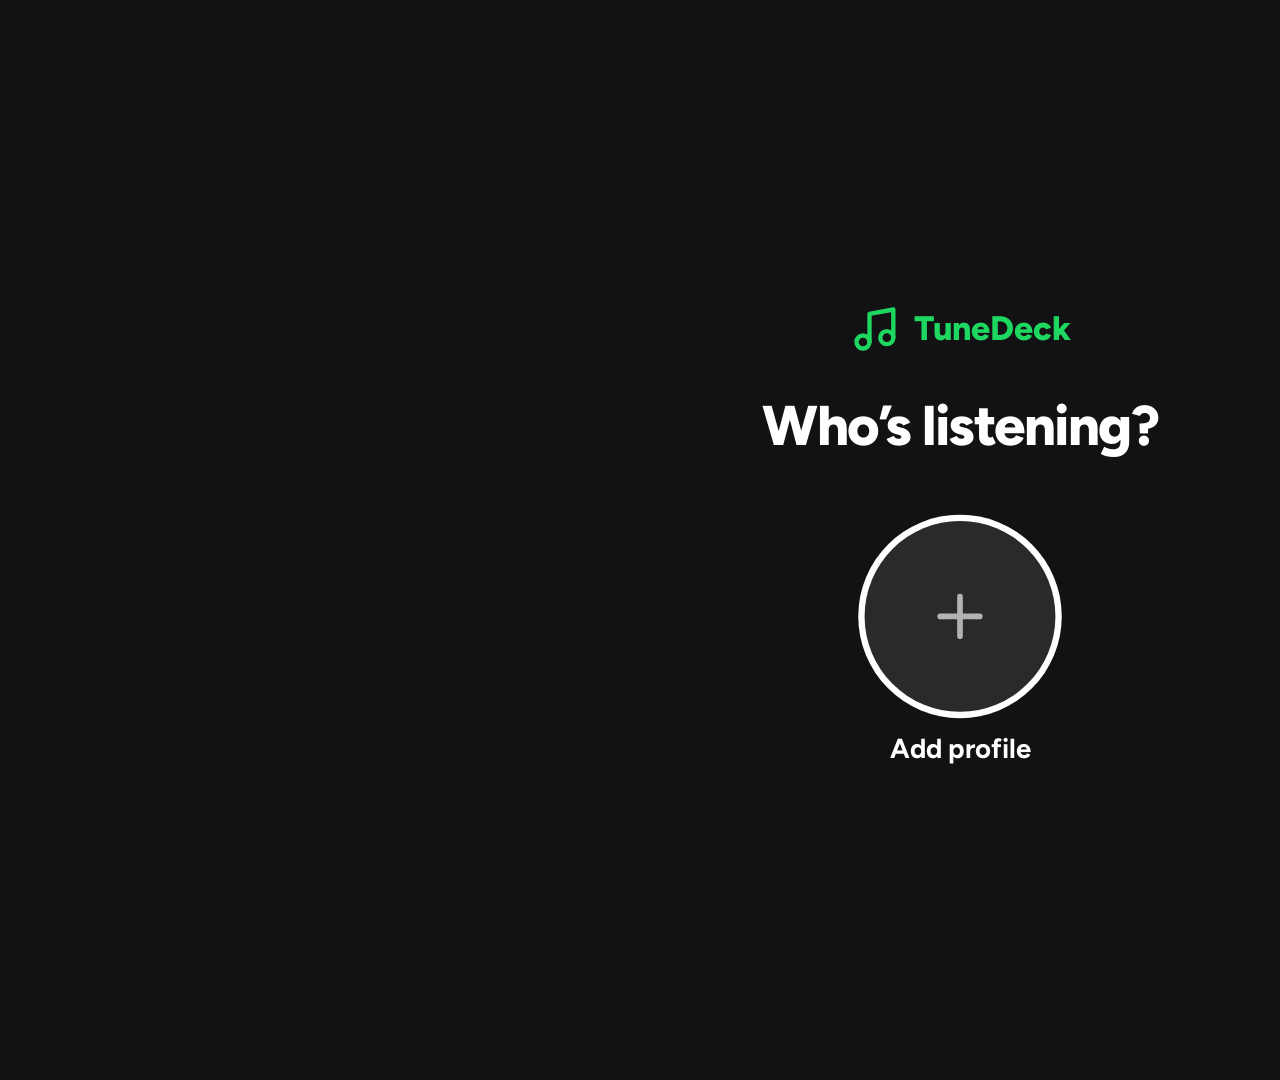
==== commit d3b0dfc9: "Spotify playback via Web Playback SDK, desktop+Spicetify layout, merged full-screen player - player:" ====
--- a/app/index.html
+++ b/app/index.html
@@ -10,19 +10,23 @@
 </head>
 <body>
 <div id="bg"><div class="bgimg"></div><div class="bgimg"></div><div class="bgshade"></div></div>
-<nav id="rail"></nav>
+<header id="top"></header>
+<nav id="lib"></nav>
 <main id="main"><div id="view" class="vs"><div class="in"></div></div></main>
 <aside id="npv"></aside>
 <footer id="bar"></footer>
 <div id="toast"></div>
 <script src="js/vendor/qrcode.js"></script>
 <script src="js/config.js"></script>
+<script src="js/log.js"></script>
 <script src="js/icons.js"></script>
 <script src="js/store.js"></script>
 <script src="js/sources.js"></script>
+<script src="js/spotify.js"></script>
 <script src="js/player.js"></script>
-<script src="js/spotify.js"></script>
 <script src="js/library.js"></script>
+<script src="js/catalog.js"></script>
+<script src="js/lib.js"></script>
 <script src="js/focus.js"></script>
 <script src="js/keyboard.js"></script>
 <script src="js/lyrics.js"></script>
@@ -30,6 +34,7 @@
 <script src="js/shell.js"></script>
 <script src="js/profiles.js"></script>
 <script src="js/views.js"></script>
+<script src="js/pages.js"></script>
 <script src="js/main.js"></script>
 </body>
 </html>
--- a/app/css/app.css
+++ b/app/css/app.css
@@ -1,344 +1,444 @@
-/* TuneDeck: 10-foot UI at 1920x1080 for Chromium 53 (flexbox only, no gap/grid/inset/clamp).
-   Every colour comes from --spice-* so marketplace themes recolour the whole app. */
+/* TuneDeck: Spotify desktop layout with a Spicetify-style glass theme, sized for a 1920x1080 TV.
+   Chromium 53: flexbox only (no gap/grid/inset/clamp/backdrop-filter). Every colour comes from --spice-*
+   so marketplace themes recolour the whole app. Motion: transforms and opacity only. */
 :root{
-  --spice-main:#121214;--spice-main-elevated:#1c1c1f;--spice-highlight:#26262a;--spice-highlight-elevated:#323237;
+  --spice-main:#121214;--spice-main-elevated:#1c1c1f;--spice-highlight:#2a2a2e;--spice-highlight-elevated:#36363b;
   --spice-sidebar:#0c0c0e;--spice-player:#0c0c0e;--spice-card:#1c1c1f;--spice-shadow:#000000;
   --spice-text:#ffffff;--spice-subtext:#b3b3b3;--spice-button:#1ed760;--spice-button-active:#3be477;--spice-button-disabled:#535353;
   --spice-selected-row:#ffffff;--spice-tab-active:#333338;--spice-notification:#ffffff;--spice-notification-error:#e22134;--spice-misc:#7f7f7f;
   --spice-rgb-main:18,18,20;--spice-rgb-sidebar:12,12,14;--spice-rgb-player:12,12,14;--spice-rgb-text:255,255,255;--spice-rgb-button:30,215,96;
-  --accent-art:#4a3b6b;
-  --r:10px;--gap:24px;--rail:112px;--bar:136px;--npv:452px;
+  --accent-art:#3d3360;
   --ease:cubic-bezier(.2,.7,.3,1);
 }
 *{box-sizing:border-box;margin:0;padding:0}
-html,body{width:1920px;height:1080px;overflow:hidden;background:var(--spice-main);color:var(--spice-text);font-family:'Figtree','LG Smart UI',Helvetica,Arial,sans-serif;font-size:24px;line-height:1.35;-webkit-font-smoothing:antialiased}
+html,body{width:1920px;height:1080px;overflow:hidden;background:var(--spice-main);color:var(--spice-text);font-family:'Figtree','LG Smart UI',Helvetica,Arial,sans-serif;font-size:22px;line-height:1.35;-webkit-font-smoothing:antialiased}
 button{font:inherit;color:inherit;border:0;background:none;outline:0;text-align:left;cursor:pointer}
-h1{font-size:64px;font-weight:800;letter-spacing:-1.5px;line-height:1.1}
-h2{font-size:32px;font-weight:700;letter-spacing:-.5px;line-height:1.2}
+button[disabled]{opacity:.45}
+h1{font-size:56px;font-weight:800;letter-spacing:-1.5px;line-height:1.1}
+h2{font-size:28px;font-weight:700;letter-spacing:-.4px;line-height:1.2}
+h3{font-size:26px;font-weight:700}
 .dim{color:var(--spice-subtext)}
-.small{font-size:20px}
+.small{font-size:19px}
 .pad{padding:16px 0}
+.pad-top{margin-top:32px}
 .ic{display:block;flex:none}
 
-/* ---------- background ---------- */
+/* ---------- glass backdrop ---------- */
 #bg{position:fixed;left:0;top:0;width:1920px;height:1080px;z-index:0;overflow:hidden;background:var(--spice-main)}
-.bgimg{position:absolute;left:-10%;top:-10%;width:120%;height:120%;background:center/cover no-repeat;opacity:0;transition:opacity .8s ease}
-.bgshade{position:absolute;left:0;top:0;right:0;bottom:0;background:linear-gradient(180deg,rgba(var(--spice-rgb-main),.80),rgba(var(--spice-rgb-main),.94) 70%)}
-
-/* ---------- rail ---------- */
-#rail{position:fixed;left:24px;top:24px;bottom:calc(var(--bar) + 24px);width:var(--rail);z-index:3;background:rgba(var(--spice-rgb-sidebar),.82);border-radius:16px;display:flex;flex-direction:column;align-items:center;padding:20px 0}
-.rail-top,.rail-bottom{display:flex;flex-direction:column;align-items:center}
-.rail-top .nav,.rail-bottom .nav{margin-bottom:8px}
-.nav,.pin,.avatar{position:relative;width:72px;height:72px;border-radius:14px;display:flex;align-items:center;justify-content:center;color:var(--spice-subtext);transition:transform .15s var(--ease),background-color .15s}
-.nav.active{color:var(--spice-text)}
-.nav.active:after{content:'';position:absolute;left:-20px;top:22px;width:5px;height:28px;border-radius:3px;background:var(--spice-button)}
-.rail-sep{width:48px;height:2px;background:rgba(var(--spice-rgb-text),.12);margin:12px 0 16px;flex:none}
-.rail-pins{flex:1;min-height:0;overflow:hidden;width:100%}
-.rail-pins .in{display:flex;flex-direction:column;align-items:center;transition:transform .25s var(--ease)}
-.pin{margin-bottom:12px;padding:0}
-.pinart{width:64px;height:64px;border-radius:8px;background-color:var(--spice-highlight);display:flex;align-items:center;justify-content:center;color:var(--spice-subtext)}
-.pin.liked .pinart{background:linear-gradient(135deg,#4b2bd6,#a7c5dd);color:#fff}
-.rail-bottom{padding-top:12px}
-.avatar span:first-child{width:56px;height:56px;border-radius:50%;display:flex;align-items:center;justify-content:center;font-weight:800;font-size:26px;color:#000}
-.tip{position:absolute;left:96px;top:50%;margin-top:-22px;height:44px;line-height:44px;padding:0 18px;white-space:nowrap;border-radius:8px;background:var(--spice-highlight-elevated);color:var(--spice-text);font-size:22px;font-weight:600;opacity:0;transform:translateX(-8px);transition:opacity .15s,transform .15s var(--ease);pointer-events:none;z-index:5}
-.focus>.tip{opacity:1;transform:none}
-
-/* ---------- main panel ---------- */
-#main{position:fixed;left:calc(var(--rail) + 40px);top:24px;right:24px;bottom:calc(var(--bar) + 24px);z-index:1;background:rgba(var(--spice-rgb-main),.70);border-radius:16px;overflow:hidden;transition:right .3s var(--ease)}
-.npv #main{right:calc(var(--npv) + 40px)}
+.bgimg{position:absolute;left:-15%;top:-15%;width:130%;height:130%;background:center/cover no-repeat;opacity:0;transition:opacity 1s ease}
+.bgshade{position:absolute;left:0;top:0;right:0;bottom:0;background:rgba(var(--spice-rgb-main),.62)}
+.panel,#lib,#main,#npv,#bar{background:rgba(var(--spice-rgb-main),.58);border:1px solid rgba(var(--spice-rgb-text),.08);border-radius:14px}
+
+/* ---------- top bar ---------- */
+#top{position:fixed;left:16px;right:16px;top:12px;height:76px;z-index:4;display:flex;align-items:center}
+.tnow{width:420px;flex:none;display:flex;align-items:center;padding:6px;border-radius:12px}
+.tnc{width:60px;height:60px;flex:none;border-radius:6px}
+.tnm{margin-left:14px;min-width:0;display:flex;flex-direction:column}
+.tnt{font-weight:700;font-size:20px;white-space:nowrap;overflow:hidden;text-overflow:ellipsis}
+.tna{font-size:17px;color:var(--spice-subtext);white-space:nowrap;overflow:hidden;text-overflow:ellipsis}
+.tnow.focus{background:rgba(var(--spice-rgb-text),.1)}
+.tcenter{flex:1;display:flex;justify-content:center;align-items:center}
+.hbtn{width:64px;height:64px;border-radius:50%;display:flex;align-items:center;justify-content:center;background:rgba(var(--spice-rgb-text),.1);color:var(--spice-subtext)}
+.hbtn.active{color:var(--spice-text)}
+.spill{width:680px;height:64px;margin-left:12px;border-radius:32px;display:flex;align-items:center;padding:0 24px;background:rgba(var(--spice-rgb-text),.1);color:var(--spice-subtext);font-size:21px}
+.spill .ic{margin-right:14px}
+.spill.active{box-shadow:inset 0 0 0 2px rgba(var(--spice-rgb-text),.5);color:var(--spice-text)}
+.tright{width:420px;flex:none;display:flex;justify-content:flex-end;align-items:center}
+.tico,.tav{position:relative;width:60px;height:60px;margin-left:10px;border-radius:50%;display:flex;align-items:center;justify-content:center;color:var(--spice-subtext);background:rgba(var(--spice-rgb-text),.08)}
+.tico.active{color:var(--spice-text)}
+.tav{background:none}
+.av{width:52px;height:52px;border-radius:50%;display:flex;align-items:center;justify-content:center;font-weight:800;color:#000;background-size:cover;background-position:center}
+.hbtn.focus,.spill.focus,.tico.focus{background:rgba(var(--spice-rgb-text),.2);color:var(--spice-text);box-shadow:0 0 0 3px var(--spice-text)}
+.tav.focus .av{box-shadow:0 0 0 3px var(--spice-text)}
+.tip{position:absolute;right:0;top:70px;height:40px;line-height:40px;padding:0 16px;white-space:nowrap;border-radius:8px;background:var(--spice-highlight-elevated);color:var(--spice-text);font-size:19px;font-weight:600;opacity:0;transition:opacity .15s;pointer-events:none;z-index:6}
+.focus>.tip{opacity:1}
+
+/* ---------- Your Library panel ---------- */
+#lib{position:fixed;left:16px;top:100px;bottom:132px;width:420px;z-index:2;display:flex;flex-direction:column;padding:20px 12px 0}
+.lib-top{display:flex;align-items:center;padding:0 8px 0 12px}
+.lib-top h2{flex:1;font-size:24px}
+.lchips{display:flex;padding:14px 12px 12px;flex:none}
+.chip.small{height:44px;line-height:44px;padding:0 18px;margin-right:8px;font-size:18px;border-radius:22px}
+.llist{flex:1;min-height:0;overflow:hidden;margin:0 -12px;padding:0 12px}
+.llist>.in{padding-bottom:40px;transition:transform .25s var(--ease)}
+.lrow{display:flex;align-items:center;width:100%;height:80px;padding:8px;border-radius:8px}
+.lc{width:62px;height:62px;flex:none;border-radius:6px;display:flex;align-items:center;justify-content:center}
+.lrow.round .lc{border-radius:50%}
+.lm{margin-left:14px;min-width:0;display:flex;flex-direction:column}
+.lt{font-size:20px;font-weight:600;white-space:nowrap;overflow:hidden;text-overflow:ellipsis}
+.ls{font-size:17px;color:var(--spice-subtext);white-space:nowrap;overflow:hidden;text-overflow:ellipsis}
+.lrow.focus{background:rgba(var(--spice-rgb-text),.12)}
+
+/* ---------- main view ---------- */
+#main{position:fixed;left:452px;top:100px;right:16px;bottom:132px;z-index:1;overflow:hidden;transition:right .3s var(--ease)}
+.npv #main{right:452px}
+.page-search #main{right:16px}
+.page-search #npv{opacity:0!important;pointer-events:none!important}
+#main:before{content:'';position:absolute;left:0;top:0;right:0;height:440px;background:linear-gradient(var(--tint,transparent),transparent);opacity:.6;transition:background .6s}
 #view{position:absolute;left:0;top:0;right:0;bottom:0;overflow:hidden}
-#view>.in{padding:40px 48px 120px;transition:transform .3s var(--ease);will-change:transform}
-.page-title{margin-bottom:24px}
-.lead{margin:-8px 0 24px;font-size:24px}
-.sub-h{margin:32px 0 8px;font-size:28px}
-
-/* ---------- focus ---------- */
-.f{transition:transform .15s var(--ease),background-color .15s}
-.f.focus{transform:scale(1.04)}
-.nav.focus,.pin.focus,.avatar.focus{background:rgba(var(--spice-rgb-text),.12);color:var(--spice-text);transform:scale(1.06)}
-.pin.focus .pinart{box-shadow:0 0 0 4px var(--spice-text)}
-.avatar.focus span:first-child{box-shadow:0 0 0 4px var(--spice-text)}
-
-/* ---------- home ---------- */
-.home-top{display:flex;align-items:center;margin-bottom:24px}
-.greet{font-size:48px;letter-spacing:-1px;flex:1}
-.chips{display:flex;margin-bottom:24px}
-.home-top .chips{margin:0}
-.chip{height:56px;line-height:56px;padding:0 28px;margin-right:12px;border-radius:28px;background:rgba(var(--spice-rgb-text),.08);font-size:22px;font-weight:600}
+#view>.in{padding:32px 36px 120px;transition:transform .3s var(--ease);will-change:transform}
+.page-title{margin-bottom:20px}
+.lead{margin:-6px 0 22px;font-size:21px}
+.sub-h{margin:28px 0 8px;font-size:26px}
+.empty{padding:48px 0;max-width:720px}
+.empty h2{margin-bottom:8px}
+.empty p{margin-bottom:24px}
+.loading-head{height:280px;border-radius:12px;background:rgba(var(--spice-rgb-text),.04)}
+
+/* ---------- focus (shared) ---------- */
+.f{transition:transform .15s var(--ease),background-color .15s,box-shadow .15s}
+.f.focus{transform:scale(1.03)}
+.chip{height:52px;line-height:52px;padding:0 24px;margin-right:10px;border-radius:26px;background:rgba(var(--spice-rgb-text),.1);font-size:20px;font-weight:600;white-space:nowrap}
 .chip.on{background:var(--spice-text);color:var(--spice-main)}
-.chip.focus{box-shadow:0 0 0 4px var(--spice-text)}
-.tiles{display:flex;flex-wrap:wrap;margin:0 -8px 24px}
-.tile{width:calc(25% - 16px);height:88px;margin:0 8px 16px;display:flex;align-items:center;border-radius:8px;overflow:hidden;background:rgba(var(--spice-rgb-text),.08)}
-.tart{width:88px;height:88px;flex:none;background-color:var(--spice-highlight);display:flex;align-items:center;justify-content:center;color:var(--spice-subtext)}
-.tname{padding:0 20px;font-weight:700;font-size:22px;line-height:1.25;overflow:hidden;display:-webkit-box;-webkit-line-clamp:2;-webkit-box-orient:vertical}
-.tile.focus{background:rgba(var(--spice-rgb-text),.18);box-shadow:0 0 0 4px var(--spice-text)}
-
-/* ---------- shelves & cards ---------- */
-.shelf{margin-top:24px}
-.shelf-head{margin-bottom:16px}
-.over{font-size:18px;font-weight:600;color:var(--spice-subtext);text-transform:none;margin-bottom:2px}
-.hs{overflow:hidden;margin:-12px -48px 0;padding:12px 48px 8px}
-.hs>.in{display:flex;transition:transform .25s var(--ease);will-change:transform}
-.card{position:relative;flex:none;width:236px;margin-right:20px;padding:14px;border-radius:12px;background:transparent}
-.card .art{width:208px;height:208px;border-radius:8px;background-color:var(--spice-highlight);display:flex;align-items:center;justify-content:center;color:var(--spice-subtext)}
-.card.artist .art{border-radius:50%}
-.card.artist .t,.card.artist .s{text-align:center}
-.card .t{margin-top:14px;font-weight:700;font-size:22px;white-space:nowrap;overflow:hidden;text-overflow:ellipsis}
-.card .s{margin-top:2px;font-size:19px;color:var(--spice-subtext);overflow:hidden;display:-webkit-box;-webkit-line-clamp:2;-webkit-box-orient:vertical;line-height:1.3}
-.card.focus{background:rgba(var(--spice-rgb-text),.10);transform:scale(1.05)}
-.card.focus .art{box-shadow:0 0 0 4px var(--spice-text)}
-.play-badge{position:absolute;right:22px;top:166px;width:56px;height:56px;border-radius:50%;background:var(--spice-button);color:#000;display:flex;align-items:center;justify-content:center;opacity:0;transform:translateY(8px);transition:opacity .15s,transform .15s var(--ease)}
-.play-badge .ic{margin-left:3px}
-.card.focus .play-badge{opacity:1;transform:none}
-.card.ghost .art{background:rgba(var(--spice-rgb-text),.06)}
-.card.ghost .t{height:20px;width:70%;border-radius:4px;background:rgba(var(--spice-rgb-text),.06)}
-.card.more .art{background:rgba(var(--spice-rgb-text),.06)}
-.grid{display:flex;flex-wrap:wrap;margin:0 -14px}
-.grid .card{margin:0 0 8px}
-
-/* ---------- page header (album / playlist / artist) ---------- */
-.phead{display:flex;align-items:flex-end;margin-bottom:32px}
-.pcover{width:300px;height:300px;flex:none;border-radius:10px;background-color:var(--spice-highlight);display:flex;align-items:center;justify-content:center;color:var(--spice-subtext);box-shadow:0 16px 48px rgba(0,0,0,.5)}
-.phead.round .pcover{border-radius:50%}
-.liked-cover{background:linear-gradient(135deg,#4b2bd6,#a7c5dd)!important;color:#fff}
-.pmeta{margin-left:40px;min-width:0;flex:1}
-.ptitle{font-size:72px;letter-spacing:-2px;margin:4px 0 8px;overflow:hidden;display:-webkit-box;-webkit-line-clamp:2;-webkit-box-orient:vertical}
-.pdesc{color:var(--spice-subtext);font-size:22px;margin-bottom:8px;max-width:1000px;overflow:hidden;display:-webkit-box;-webkit-line-clamp:2;-webkit-box-orient:vertical}
-.psub{font-size:22px;color:var(--spice-subtext)}
-.psub b{color:var(--spice-text)}
-.pactions{display:flex;align-items:center;margin-top:24px}
-.abtn{height:64px;padding:0 24px;margin-right:16px;border-radius:32px;display:flex;align-items:center;font-weight:700;font-size:22px;background:rgba(var(--spice-rgb-text),.08)}
-.abtn span{margin-left:10px}
-.abtn.primary{width:88px;height:88px;padding:0;justify-content:center;border-radius:50%;background:var(--spice-button);color:#000}
-.abtn.primary .ic{margin-left:4px}
-.abtn.focus{box-shadow:0 0 0 4px var(--spice-text)}
-.abtn.primary.focus{background:var(--spice-button-active)}
-
-/* ---------- track list ---------- */
-.tracks{margin-top:8px}
-.th{display:flex;align-items:center;height:48px;padding:0 20px;margin-right:152px;font-size:19px;color:var(--spice-subtext);border-bottom:1px solid rgba(var(--spice-rgb-text),.1);margin-bottom:8px}
-.trow{display:flex;align-items:center}
-.tmain{flex:1;min-width:0;height:84px;display:flex;align-items:center;padding:0 20px;border-radius:8px}
-.tmain .i,.th .i{width:56px;flex:none;color:var(--spice-subtext);font-size:22px}
-.tc{width:60px;height:60px;flex:none;border-radius:6px;background-color:var(--spice-highlight);margin-right:20px}
-.tmain .n{flex:3;min-width:0;display:flex;flex-direction:column}
-.th .n{flex:3}
-.tt{font-weight:600;white-space:nowrap;overflow:hidden;text-overflow:ellipsis}
-.ta{font-size:20px;color:var(--spice-subtext);white-space:nowrap;overflow:hidden;text-overflow:ellipsis}
-.tmain .al,.th .al{flex:2;min-width:0;color:var(--spice-subtext);font-size:21px;white-space:nowrap;overflow:hidden;text-overflow:ellipsis;padding-left:16px}
-.tmain .len,.th .len{width:96px;flex:none;text-align:right;color:var(--spice-subtext);font-size:21px}
-.th .len .ic{margin-left:auto}
-.tmain.focus{background:rgba(var(--spice-rgb-text),.12);transform:none;box-shadow:inset 0 0 0 3px var(--spice-text)}
-.trow.missing .tmain{opacity:.38}
-.ico-btn{width:64px;height:64px;border-radius:50%;display:flex;align-items:center;justify-content:center;color:var(--spice-subtext);margin-left:8px;flex:none}
-.ico-btn.on{color:var(--spice-button)}
-.ico-btn.focus{background:rgba(var(--spice-rgb-text),.14);color:var(--spice-text);transform:scale(1.08)}
-.ico-btn.on.focus{color:var(--spice-button)}
-
-/* ---------- library ---------- */
-.lib-head{display:flex;align-items:center;margin-bottom:24px}
-.lib-head h1{flex:1}
-.pill{height:60px;padding:0 28px;border-radius:30px;display:inline-flex;align-items:center;font-weight:700;font-size:22px;background:rgba(var(--spice-rgb-text),.1)}
+.chip.focus{box-shadow:0 0 0 3px var(--spice-text)}
+.chips{display:flex;margin-bottom:20px}
+.pill{height:60px;padding:0 28px;border-radius:30px;display:inline-flex;align-items:center;font-weight:700;font-size:21px;background:rgba(var(--spice-rgb-text),.12)}
 .pill .ic{margin-right:10px}
 .pill.primary{background:var(--spice-button);color:#000}
-.pill.focus{box-shadow:0 0 0 4px var(--spice-text)}
+.pill.focus{box-shadow:0 0 0 3px var(--spice-text)}
+.pill.primary.focus{background:var(--spice-button-active)}
+.ico-btn{position:relative;width:60px;height:60px;border-radius:50%;display:flex;align-items:center;justify-content:center;color:var(--spice-subtext);flex:none}
+.ico-btn.on{color:var(--spice-button)}
+.ico-btn.focus{background:rgba(var(--spice-rgb-text),.16);color:var(--spice-text);transform:scale(1.08)}
+.ico-btn.on.focus{color:var(--spice-button)}
+.ico-btn.one:after{content:'1';position:absolute;right:12px;top:10px;font-size:13px;font-weight:800}
+
+/* ---------- home ---------- */
+.home-top{display:flex;align-items:center;margin-bottom:22px}
+.greet{font-size:44px;letter-spacing:-1px;flex:1}
+.home-top .chips{margin:0}
+.tiles{display:flex;flex-wrap:wrap;margin:0 -6px 12px}
+.tile{width:calc(25% - 12px);height:76px;margin:0 6px 12px;display:flex;align-items:center;border-radius:8px;overflow:hidden;background:rgba(var(--spice-rgb-text),.1)}
+.tart{width:76px;height:76px;flex:none;display:flex;align-items:center;justify-content:center}
+.tname{padding:0 14px;font-weight:700;font-size:19px;line-height:1.25;overflow:hidden;display:-webkit-box;-webkit-line-clamp:2;-webkit-box-orient:vertical}
+.tile.focus{background:rgba(var(--spice-rgb-text),.22);box-shadow:0 0 0 3px var(--spice-text)}
+
+/* ---------- shelves & cards ---------- */
+.shelf{margin-top:22px}
+.shelf-head{margin-bottom:12px}
+.over{font-size:17px;font-weight:600;color:var(--spice-subtext);margin-bottom:2px}
+.hs{overflow:hidden;margin:-12px -36px 0;padding:12px 36px 6px}
+.hs>.in{display:flex;transition:transform .25s var(--ease);will-change:transform}
+.card{position:relative;flex:none;width:212px;margin-right:12px;padding:12px;border-radius:10px}
+.card .art{width:188px;height:188px;border-radius:8px;display:flex;align-items:center;justify-content:center;color:#fff;box-shadow:0 8px 24px rgba(0,0,0,.3)}
+.card.artist .art{border-radius:50%}
+.card .t{margin-top:12px;font-weight:700;font-size:20px;white-space:nowrap;overflow:hidden;text-overflow:ellipsis}
+.card .s{margin-top:2px;font-size:17px;color:var(--spice-subtext);overflow:hidden;display:-webkit-box;-webkit-line-clamp:2;-webkit-box-orient:vertical;line-height:1.3}
+.card.focus{background:rgba(var(--spice-rgb-text),.12);transform:scale(1.04)}
+.card.focus .art{box-shadow:0 0 0 3px var(--spice-text)}
+.play-badge{position:absolute;right:20px;top:148px;width:52px;height:52px;border-radius:50%;background:var(--spice-button);color:#000;display:flex;align-items:center;justify-content:center;opacity:0;transform:translateY(8px);transition:opacity .15s,transform .15s var(--ease);box-shadow:0 6px 16px rgba(0,0,0,.4)}
+.play-badge .ic{margin-left:3px}
+.card.focus .play-badge,.top-result.focus .play-badge{opacity:1;transform:none}
+.card.ghost .art{background-color:rgba(var(--spice-rgb-text),.06);background-image:none;box-shadow:none}
+.card.ghost .t{height:18px;width:70%;border-radius:4px;background:rgba(var(--spice-rgb-text),.06)}
+.card.more .art{background-color:rgba(var(--spice-rgb-text),.06);background-image:none}
+.grid{display:flex;flex-wrap:wrap;margin:0 -12px}
+.grid .card{margin:0 0 8px}
+
+/* cover art over a music-note fallback (see artCss in shell.js) */
+.art,.tart,.lc,.bcover,.tnc,.npv-art,.pcover,.tc,.pl-art,.pn-c,.dcov,.about-img,.mbig,.mprev,.tr-art,.pav{background-color:var(--spice-highlight);background-image:url(../assets/note.svg);background-size:36%;background-position:center;background-repeat:no-repeat}
+.art[style*="url("],.tart[style*="url("],.lc[style*="url("],.bcover[style*="url("],.tnc[style*="url("],.npv-art[style*="url("],.pcover[style*="url("],.tc[style*="url("],.pl-art[style*="url("],.pn-c[style*="url("],.dcov[style*="url("],.about-img[style*="url("],.mbig[style*="url("],.mprev[style*="url("],.tr-art[style*="url("],.pav[style*="url("]{background-size:cover,36%;background-position:center,center;background-repeat:no-repeat,no-repeat}
+.liked-cover,.liked-cover[style]{background:linear-gradient(135deg,#450af5,#c4efd9)!important;color:#fff}
+.dcov.new{background-image:none;display:flex;align-items:center;justify-content:center}
+
+/* ---------- page header ---------- */
+.phead{display:flex;align-items:flex-end;margin:0 0 28px}
+.pcover{width:260px;height:260px;flex:none;border-radius:8px;box-shadow:0 16px 48px rgba(0,0,0,.5);display:flex;align-items:center;justify-content:center}
+.phead.round .pcover{border-radius:50%}
+.pmeta{margin-left:36px;min-width:0;flex:1}
+.ptitle{font-size:64px;letter-spacing:-2px;margin:4px 0 8px;overflow:hidden;display:-webkit-box;-webkit-line-clamp:2;-webkit-box-orient:vertical}
+.pdesc{color:var(--spice-subtext);font-size:20px;margin-bottom:8px;overflow:hidden;display:-webkit-box;-webkit-line-clamp:2;-webkit-box-orient:vertical}
+.psub{font-size:20px;color:var(--spice-subtext)}
+.psub b{color:var(--spice-text)}
+.pactions{display:flex;align-items:center;margin-top:22px}
+.abtn{height:60px;padding:0 22px;margin-right:12px;border-radius:30px;display:flex;align-items:center;font-weight:700;font-size:20px;background:rgba(var(--spice-rgb-text),.1)}
+.abtn span{margin-left:10px;white-space:nowrap}
+.abtn.on{color:var(--spice-button)}
+.abtn.primary{width:80px;height:80px;padding:0;justify-content:center;border-radius:50%;background:var(--spice-button);color:#000}
+.abtn.primary .ic{margin-left:4px}
+.abtn.focus{box-shadow:0 0 0 3px var(--spice-text)}
+.abtn.primary.focus{background:var(--spice-button-active)}
+
+/* ---------- track list ---------- */
+.th{display:flex;align-items:center;height:44px;padding:0 16px;margin-right:136px;font-size:17px;color:var(--spice-subtext);border-bottom:1px solid rgba(var(--spice-rgb-text),.1);margin-bottom:6px}
+.trow{display:flex;align-items:center}
+.tmain{flex:1;min-width:0;height:76px;display:flex;align-items:center;padding:0 16px;border-radius:8px}
+.tmain .i,.th .i{width:48px;flex:none;color:var(--spice-subtext);font-size:20px}
+.tmain .eq{display:none;color:var(--spice-button)}
+.tmain.playing .num{display:none}.tmain.playing .eq{display:block}
+.tmain.playing .tt{color:var(--spice-button)}
+.tc{width:54px;height:54px;flex:none;border-radius:4px;margin-right:16px}
+.tmain .n,.th .n{flex:3;min-width:0;display:flex;flex-direction:column}
+.tt{font-weight:600;font-size:21px;white-space:nowrap;overflow:hidden;text-overflow:ellipsis}
+.ex{display:inline-block;font-size:13px;font-weight:800;padding:0 5px;border-radius:3px;background:var(--spice-subtext);color:var(--spice-main);vertical-align:2px}
+.ta{font-size:18px;color:var(--spice-subtext);white-space:nowrap;overflow:hidden;text-overflow:ellipsis}
+.tmain .al,.th .al{flex:2;min-width:0;color:var(--spice-subtext);font-size:19px;white-space:nowrap;overflow:hidden;text-overflow:ellipsis;padding-left:16px}
+.tmain .len,.th .len{width:84px;flex:none;text-align:right;color:var(--spice-subtext);font-size:19px}
+.th .len .ic{margin-left:auto}
+.tmain.focus{background:rgba(var(--spice-rgb-text),.14);transform:none;box-shadow:inset 0 0 0 3px var(--spice-text)}
+.trow.missing .tmain{opacity:.36}
+.trow .ico-btn{width:56px;height:56px;margin-left:6px}
+.no-al .al{display:none}
+.tracks.compact .th{display:none}
+.tracks.compact .tmain .i{display:none}
+.tracks.compact .al{display:none}
+
+/* ---------- library page ---------- */
+.lib-head{display:flex;align-items:center;margin-bottom:20px}
+.lib-head h1{flex:1}
 
 /* ---------- search ---------- */
 .search-wrap{display:flex;align-items:flex-start}
-.search-left{width:620px;flex:none;margin-right:48px}
-.search-left h1{margin-bottom:24px}
-.search-right{flex:1;min-width:0;padding-top:8px}
-.search-field{height:76px;display:flex;align-items:center;padding:0 24px;border-radius:38px;background:var(--spice-text);color:var(--spice-main);font-size:28px;font-weight:600;margin-bottom:24px}
-.search-field .ic{margin-right:14px}
+.search-left{width:520px;flex:none;margin-right:40px}
+.search-right{flex:1;min-width:0}
+.search-field{height:68px;display:flex;align-items:center;padding:0 22px;border-radius:34px;background:var(--spice-text);color:var(--spice-main);font-size:24px;font-weight:600;margin-bottom:20px}
+.search-field .ic{margin-right:12px}
 .search-field.empty .sq:before{content:'What do you want to play?';color:#6a6a6a;font-weight:500}
-.caret{width:3px;height:34px;background:var(--spice-main);margin-left:2px;animation:blink 1s steps(1) infinite}
+.caret{width:3px;height:30px;background:var(--spice-main);margin-left:2px;animation:blink 1s steps(1) infinite}
 @keyframes blink{50%{opacity:0}}
-.kbd-row{display:flex;margin-bottom:10px}
-.key{width:78px;height:72px;margin-right:10px;border-radius:10px;background:rgba(var(--spice-rgb-text),.08);text-align:center;font-size:28px;font-weight:600}
-.key.wide{width:254px}
-.key[data-k=del],.key[data-k=clear]{width:166px;font-size:22px}
-.key.done{width:596px;background:var(--spice-button);color:#000;font-size:24px}
+.hint{margin-top:6px}
+.kbd-row{display:flex;margin-bottom:8px}
+.key{width:66px;height:62px;margin-right:8px;border-radius:10px;background:rgba(var(--spice-rgb-text),.1);text-align:center;font-size:24px;font-weight:600}
+.key.wide{width:214px}
+.key[data-k=del],.key[data-k=clear]{width:140px;font-size:20px}
+.key.done{width:510px;background:var(--spice-button);color:#000;font-size:22px}
 .key.focus{background:var(--spice-text);color:var(--spice-main);transform:scale(1.06)}
-.rh{margin-bottom:20px}
-.genres{display:flex;flex-wrap:wrap;margin:0 -10px}
-.genre{position:relative;width:calc(33.33% - 20px);height:150px;margin:0 10px 20px;border-radius:10px;padding:20px;font-size:30px;font-weight:800;overflow:hidden}
-.genre.focus{box-shadow:0 0 0 4px var(--spice-text)}
-.search-right .shelf:first-child{margin-top:0}
+.rh{margin-bottom:16px}
+.genres{display:flex;flex-wrap:wrap;margin:0 -8px}
+.genre{width:calc(33.33% - 16px);height:140px;margin:0 8px 16px;border-radius:10px;padding:18px;font-size:28px;font-weight:800;overflow:hidden}
+.genre.focus{box-shadow:0 0 0 3px var(--spice-text)}
+.lead-row{display:flex;align-items:flex-start;margin-bottom:8px}
+.lead-left{width:440px;flex:none;margin-right:28px}
+.lead-left h2,.lead-songs h2{margin-bottom:12px}
+.lead-songs{flex:1;min-width:0}
+.top-result{position:relative;display:block;width:100%;height:268px;padding:22px;border-radius:12px;background:rgba(var(--spice-rgb-text),.08)}
+.tr-art{width:120px;height:120px;border-radius:8px;box-shadow:0 8px 24px rgba(0,0,0,.4)}
+.tr-art.round{border-radius:50%}
+.tr-name{font-size:34px;font-weight:800;letter-spacing:-.5px;margin-top:18px;white-space:nowrap;overflow:hidden;text-overflow:ellipsis}
+.tr-sub{font-size:19px;color:var(--spice-subtext);margin-top:4px;white-space:nowrap;overflow:hidden;text-overflow:ellipsis}
+.chip-sm{display:inline-block;padding:2px 12px;border-radius:12px;background:rgba(0,0,0,.4);color:var(--spice-text);font-weight:700;font-size:16px;margin-right:6px}
+.top-result .play-badge{top:auto;bottom:22px;right:22px}
+.top-result.focus{background:rgba(var(--spice-rgb-text),.16);box-shadow:0 0 0 3px var(--spice-text);transform:none}
 .search-right .hs{margin-left:0;padding-left:0}
 
-/* ---------- right Now Playing panel ---------- */
-#npv{position:fixed;top:24px;right:24px;bottom:calc(var(--bar) + 24px);width:var(--npv);z-index:2;background:rgba(var(--spice-rgb-main),.76);border-radius:16px;overflow:hidden;opacity:0;transform:translateX(40px);transition:opacity .3s,transform .3s var(--ease);pointer-events:none}
+/* ---------- Now Playing view (right) ---------- */
+#npv{position:fixed;top:100px;right:16px;bottom:132px;width:420px;z-index:2;overflow:hidden;opacity:0;transform:translateX(30px);transition:opacity .3s,transform .3s var(--ease);pointer-events:none}
 .npv #npv{opacity:1;transform:none;pointer-events:auto}
 .npv-scroll{position:absolute;left:0;top:0;right:0;bottom:0;overflow:hidden}
-.npv-scroll>.in{padding:24px;transition:transform .25s var(--ease)}
-.npv-head{font-weight:700;margin-bottom:16px;white-space:nowrap;overflow:hidden;text-overflow:ellipsis}
-.npv-head .over{font-size:22px;color:var(--spice-text)}
-.npv-art{width:404px;height:404px;border-radius:10px;background-color:var(--spice-highlight);box-shadow:0 12px 40px rgba(0,0,0,.45)}
-.npv-row{display:flex;align-items:center;margin:20px 0 20px}
+.npv-scroll>.in{padding:16px 18px 40px;transition:transform .25s var(--ease)}
+.npv-head{display:flex;align-items:center;font-weight:700;font-size:20px;margin-bottom:12px}
+.npv-head span{flex:1;min-width:0;white-space:nowrap;overflow:hidden;text-overflow:ellipsis}
+.npv-head .ico-btn{width:48px;height:48px}
+.npv-art{display:block;width:382px;height:382px;border-radius:10px;box-shadow:0 12px 40px rgba(0,0,0,.45)}
+.npv-art.focus{box-shadow:0 0 0 3px var(--spice-text);transform:scale(1.02)}
+.npv-row{display:flex;align-items:center;margin:16px 0}
 .npv-meta{flex:1;min-width:0}
-.npv-title{font-size:32px;font-weight:800;letter-spacing:-.5px;white-space:nowrap;overflow:hidden;text-overflow:ellipsis}
-.npv-artist{font-size:22px;color:var(--spice-subtext);white-space:nowrap;overflow:hidden;text-overflow:ellipsis}
-.npv-card{display:block;width:100%;border-radius:12px;padding:20px;margin-bottom:16px;background:rgba(var(--spice-rgb-text),.07)}
-.npv-card.focus{background:rgba(var(--spice-rgb-text),.14);transform:none;box-shadow:inset 0 0 0 3px var(--spice-text)}
-.card-title{font-weight:700;font-size:22px;margin-bottom:12px}
+.npv-title{font-size:28px;font-weight:800;letter-spacing:-.4px;white-space:nowrap;overflow:hidden;text-overflow:ellipsis}
+.npv-artist{font-size:20px;color:var(--spice-subtext);white-space:nowrap;overflow:hidden;text-overflow:ellipsis}
+.npv-row .ico-btn{width:52px;height:52px}
+.npv-card{display:block;width:100%;border-radius:12px;padding:18px;margin-bottom:12px;background:rgba(var(--spice-rgb-text),.08)}
+.npv-card.focus{background:rgba(var(--spice-rgb-text),.16);transform:none;box-shadow:inset 0 0 0 3px var(--spice-text)}
+.card-head{display:flex;font-weight:700;font-size:20px;margin-bottom:10px}
+.card-head span:first-child{flex:1}
+.card-act{font-size:17px;color:rgba(255,255,255,.8)}
 .lyr-card{background:var(--accent-art);transition:background-color .6s}
-.lm{font-weight:700;line-height:1.3;white-space:nowrap;overflow:hidden;text-overflow:ellipsis}
-.lm.prev,.lm.nxt{font-size:21px;color:rgba(255,255,255,.55);min-height:28px}
-.lm.cur{font-size:28px;margin:6px 0;color:#fff;white-space:normal;display:-webkit-box;-webkit-line-clamp:2;-webkit-box-orient:vertical}
+.lyr-card.focus{background:var(--accent-art)}
+.lm{font-weight:700;line-height:1.3;white-space:nowrap;overflow:hidden;text-overflow:ellipsis;color:#fff}
+.lm.prev,.lm.nxt{font-size:19px;color:rgba(255,255,255,.55);min-height:25px}
+.lm.cur{font-size:25px;margin:4px 0;white-space:normal;display:-webkit-box;-webkit-line-clamp:2;-webkit-box-orient:vertical}
+.lm-msg{font-size:19px;color:rgba(255,255,255,.8)}
 .next-item{display:flex;align-items:center}
-.next-item>span:last-child{min-width:0;display:flex;flex-direction:column}
-.next-item .tc{width:56px;height:56px;margin-right:14px}
-.about-body{display:flex;align-items:flex-start}
-.about-av{width:80px;height:80px;flex:none;border-radius:50%;background-color:var(--spice-highlight);margin-right:16px}
-.about-name{font-weight:700}
-.about-bio{font-size:19px;color:var(--spice-subtext);margin-top:6px;line-height:1.4}
-.badge{display:inline-block;width:26px;height:26px;line-height:26px;text-align:center;border-radius:50%;background:#3d91f4;color:#fff;font-size:16px}
+.next-item .tc{width:52px;height:52px;margin-right:14px}
+.next-item .nm{min-width:0;display:flex;flex-direction:column}
+.about{padding:0;overflow:hidden}
+.about .card-head{padding:18px 18px 0}
+.about-img{height:220px;margin:-30px 0 0;background-position:center 30%}
+.about-body .about-name,.about-body .dim{padding:0 18px}
+.about-name{font-weight:700;font-size:22px;margin-top:12px}
+.about-body .dim{padding-bottom:16px}
 
 /* ---------- player bar ---------- */
-#bar{position:fixed;left:24px;right:24px;bottom:16px;height:calc(var(--bar) - 8px);z-index:3;display:flex;align-items:center;padding:0 24px;background:rgba(var(--spice-rgb-player),.88);border-radius:16px}
-.bleft{width:520px;flex:none;display:flex;align-items:center}
-.bnow{display:flex;align-items:center;min-width:0;flex:1;padding:8px;border-radius:10px}
-.bcover{width:80px;height:80px;flex:none;border-radius:6px;background-color:var(--spice-highlight)}
-.bmeta{min-width:0;margin-left:16px;display:flex;flex-direction:column}
-.btitle{font-weight:700;white-space:nowrap;overflow:hidden;text-overflow:ellipsis}
-.bartist{font-size:20px;color:var(--spice-subtext);white-space:nowrap;overflow:hidden;text-overflow:ellipsis}
+#bar{position:fixed;left:16px;right:16px;bottom:12px;height:108px;z-index:3;display:flex;align-items:center;padding:0 16px;background:rgba(var(--spice-rgb-player),.82)}
+.bleft{width:460px;flex:none;display:flex;align-items:center}
+.bnow{display:flex;align-items:center;min-width:0;flex:1;padding:6px;border-radius:10px}
+.bcover{width:72px;height:72px;flex:none;border-radius:6px}
+.bmeta{min-width:0;margin-left:14px;display:flex;flex-direction:column}
+.btitle{font-weight:700;font-size:20px;white-space:nowrap;overflow:hidden;text-overflow:ellipsis}
+.bartist{font-size:17px;color:var(--spice-subtext);white-space:nowrap;overflow:hidden;text-overflow:ellipsis}
 .bnow.focus{background:rgba(var(--spice-rgb-text),.12);transform:none}
 .bcenter{flex:1;display:flex;flex-direction:column;align-items:center;min-width:0}
 .bctl{display:flex;align-items:center}
-.bctl .ico-btn{margin:0 6px}
-.ico-btn.bplay{width:64px;height:64px;background:var(--spice-text);color:var(--spice-main)}
-.ico-btn.bplay.focus{background:var(--spice-text);color:var(--spice-main);box-shadow:0 0 0 4px rgba(var(--spice-rgb-text),.35)}
-.ico-btn.one:after{content:'1';position:absolute;font-size:13px;font-weight:800;margin:0 0 0 0}
-.bseek{display:flex;align-items:center;width:100%;max-width:880px;margin-top:4px;font-size:18px;color:var(--spice-subtext)}
-.bcur,.bdur,.fcur,.fdur{width:64px;flex:none;text-align:center}
-.seekbar{position:relative;flex:1;height:32px;display:flex;align-items:center;border-radius:16px;padding:0 8px}
-.sbar{display:block;width:100%;height:6px;border-radius:3px;background:rgba(var(--spice-rgb-text),.22);overflow:hidden;transition:height .15s}
+.bctl .ico-btn{width:54px;height:54px;margin:0 6px}
+.ico-btn.c-play{background:var(--spice-text);color:var(--spice-main)}
+.ico-btn.c-play.focus{background:var(--spice-text);color:var(--spice-main);box-shadow:0 0 0 4px rgba(var(--spice-rgb-text),.35)}
+.seek{display:flex;align-items:center;width:100%;max-width:820px;font-size:16px;color:var(--spice-subtext)}
+.seek .cur,.seek .dur{width:56px;flex:none;text-align:center}
+.seekbar{position:relative;flex:1;height:28px;display:flex;align-items:center;border-radius:14px;padding:0 6px}
+.sbar{display:block;width:100%;height:5px;border-radius:3px;background:rgba(var(--spice-rgb-text),.22);overflow:hidden;transition:height .15s}
 .sfill{display:block;width:100%;height:100%;background:var(--spice-text);transform-origin:0 50%;transform:scaleX(0);will-change:transform}
 .seekbar.focus{transform:none}
-.seekbar.focus .sbar{height:12px;border-radius:6px}
+.seekbar.focus .sbar{height:10px;border-radius:5px}
 .seekbar.focus .sfill{background:var(--spice-button)}
-.shint{position:absolute;right:8px;top:-30px;font-size:16px;font-weight:700;color:var(--spice-text);opacity:0;transition:opacity .15s}
+.shint{position:absolute;right:6px;top:-26px;font-size:15px;font-weight:700;color:var(--spice-text);opacity:0;transition:opacity .15s}
 .seekbar.focus .shint{opacity:1}
-.bright{width:520px;flex:none;display:flex;justify-content:flex-end}
-.buffering .bplay{opacity:.7}
-
-/* ---------- layers ---------- */
+.bright{width:460px;flex:none;display:flex;justify-content:flex-end}
+.bright .ico-btn{width:54px;height:54px;margin-left:4px}
+.buffering .c-play{opacity:.7}
+
+/* ---------- layers & dialogs ---------- */
 .layer{position:fixed;left:0;top:0;width:1920px;height:1080px;z-index:10}
 .dialog-layer{background:rgba(0,0,0,.66);display:flex;align-items:center;justify-content:center}
-.dialog{width:860px;max-height:900px;overflow:hidden;background:var(--spice-main-elevated);border-radius:16px;padding:48px}
-.dialog.wide{width:760px}
-.dialog h2{font-size:40px;margin-bottom:20px}
-.dbody{font-size:24px}
+.dialog{width:860px;max-height:940px;overflow:hidden;background:var(--spice-main-elevated);border-radius:16px;padding:44px;box-shadow:0 24px 80px rgba(0,0,0,.6)}
+.dialog.wide{width:700px}
+.dialog.xwide{width:1180px}
+.dialog h2{font-size:36px;margin-bottom:16px}
 .dbody p{margin-bottom:12px;line-height:1.45}
-.dbtns{display:flex;margin-top:32px}
-.dbtns .pill{margin-right:16px}
-.dlist{max-height:600px;overflow:hidden}
-.drow{display:flex;align-items:center;width:100%;height:84px;padding:0 16px;border-radius:10px;font-weight:600}
-.drow .ic{margin:0 18px 0 12px}
-.dcov{width:60px;height:60px;border-radius:6px;background-color:var(--spice-highlight);margin-right:18px;flex:none}
+.dbtns{display:flex;margin-top:28px}
+.dbtns .pill{margin-right:14px}
+.dlist{height:560px;overflow:hidden}
+.drow{display:flex;align-items:center;width:100%;height:80px;padding:0 12px;border-radius:10px;font-weight:600}
+.dcov{width:58px;height:58px;border-radius:6px;margin-right:18px;flex:none}
 .drow.focus{background:rgba(var(--spice-rgb-text),.12);transform:none}
-.kbd-field{height:76px;line-height:76px;padding:0 24px;border-radius:12px;background:var(--spice-text);color:var(--spice-main);font-size:32px;font-weight:700;margin-bottom:24px;white-space:nowrap;overflow:hidden}
-.kbd-field:after{content:'';display:inline-block;width:3px;height:36px;background:var(--spice-main);vertical-align:middle;margin-left:2px;animation:blink 1s steps(1) infinite}
-
-/* full-screen Now Playing */
-.np-screen{background:#000}
-.np-bg{position:absolute;left:-10%;top:-10%;width:120%;height:120%;background:center/cover}
-.np-shade{position:absolute;left:0;top:0;right:0;bottom:0;background:linear-gradient(90deg,rgba(0,0,0,.55),rgba(0,0,0,.82) 55%)}
-.np-body{position:absolute;left:120px;right:120px;top:0;bottom:0;display:flex;align-items:center}
-.np-art{width:680px;height:680px;flex:none;border-radius:12px;background-color:#222;box-shadow:0 24px 80px rgba(0,0,0,.6)}
-.np-side{margin-left:96px;flex:1;min-width:0}
-.np-title{font-size:72px;font-weight:800;letter-spacing:-2px;line-height:1.1;margin:8px 0 8px;overflow:hidden;display:-webkit-box;-webkit-line-clamp:2;-webkit-box-orient:vertical}
-.np-artist{font-size:36px;color:rgba(255,255,255,.75);margin-bottom:48px}
-.np-seek{display:flex;align-items:center;font-size:22px;color:rgba(255,255,255,.75)}
-.np-ctl{display:flex;align-items:center;margin-top:28px}
-.np-ctl .ico-btn{width:84px;height:84px;margin:0 12px 0 0}
-.ico-btn.fplay{width:112px!important;height:112px!important;background:#fff;color:#000}
-.ico-btn.fplay.focus{background:#fff;color:#000}
-.np-extra{display:flex;align-items:center;margin-top:40px}
-.np-extra .ico-btn{margin:0 16px 0 0}
-
-/* full-screen lyrics */
-.lyrics-screen{background:var(--accent-art);transition:background-color .6s}
-.lyr-top{position:absolute;left:120px;right:120px;top:48px;display:flex;align-items:center}
-.lyr-cover{width:88px;height:88px;border-radius:6px;background-color:#222;margin-right:24px;flex:none}
-.lyr-t{font-size:30px;font-weight:800}
-.lyr-a{font-size:22px;color:rgba(255,255,255,.75)}
-.lyr-hint{margin-left:auto;display:flex;align-items:center;font-size:20px;color:rgba(255,255,255,.7)}
-.lyr-hint .ic{margin-right:6px}
-.kr{color:#ff5a5a;margin:0 6px 0 12px}.kg{color:#5ade6e;margin:0 6px 0 12px}
-.lyr-view{position:absolute;left:120px;right:240px;top:180px;bottom:180px;overflow:hidden}
-.lyr-lines{transition:transform .45s var(--ease);will-change:transform}
-.ln{font-size:56px;font-weight:800;letter-spacing:-1px;line-height:1.2;padding:12px 0;color:rgba(0,0,0,.55);transition:color .3s}
-.ln.past{color:rgba(255,255,255,.55)}
+.kbd-field{height:70px;line-height:70px;padding:0 22px;border-radius:12px;background:var(--spice-text);color:var(--spice-main);font-size:30px;font-weight:700;margin-bottom:22px;white-space:nowrap;overflow:hidden}
+.kbd-field:after{content:'';display:inline-block;width:3px;height:34px;background:var(--spice-main);vertical-align:middle;margin-left:2px;animation:blink 1s steps(1) infinite}
+.signin{display:flex;align-items:center}
+.signin .qr{flex:none;margin-right:36px}
+.step{display:flex;align-items:flex-start;margin-bottom:16px;line-height:1.4}
+.step b{width:40px;height:40px;flex:none;border-radius:50%;background:var(--spice-button);color:#000;display:flex;align-items:center;justify-content:center;margin-right:14px}
+.setup{margin-top:20px;line-height:1.45}
+
+/* ---------- full-screen player ---------- */
+.player{background:#000;overflow:hidden}
+.pl-bg{position:absolute;left:-15%;top:-15%;width:130%;height:130%;background:center/cover}
+.pl-shade{position:absolute;left:0;top:0;right:0;bottom:0;background:linear-gradient(180deg,rgba(0,0,0,.45),rgba(0,0,0,.72) 70%,rgba(0,0,0,.85))}
+.pl-top{position:absolute;left:64px;right:64px;top:36px;height:64px;display:flex;align-items:center}
+.pl-from{margin-left:28px;font-size:20px;font-weight:600;white-space:nowrap;overflow:hidden;text-overflow:ellipsis;max-width:640px}
+.pl-now{display:none;align-items:center;margin-left:28px;min-width:0;max-width:760px}
+.pn-c{width:56px;height:56px;flex:none;border-radius:6px;margin-right:16px}
+.pl-now>span:last-child{display:flex;flex-direction:column;min-width:0}
+.pn-t{font-size:22px;white-space:nowrap;overflow:hidden;text-overflow:ellipsis}
+.pn-a{font-size:18px;color:rgba(255,255,255,.75)}
+.no-cover .pl-from{display:none}.no-cover .pl-now{display:flex}
+.pl-toggles{margin-left:auto;display:flex;align-items:center}
+.tog{height:56px;padding:0 20px;margin-left:10px;border-radius:28px;display:flex;align-items:center;font-weight:700;font-size:19px;background:rgba(255,255,255,.12);color:rgba(255,255,255,.75)}
+.tog span{margin-left:8px}
+.tog.on{background:#fff;color:#000}
+.tog.focus{box-shadow:0 0 0 3px #fff}
+.t-early,.t-late{width:56px;padding:0;justify-content:center;font-size:30px}
+.pl-off{width:84px;text-align:center;font-size:18px;color:rgba(255,255,255,.75)}
+.pl-body{position:absolute;left:96px;right:96px;top:140px;bottom:250px;display:flex;align-items:center}
+.pl-left{width:540px;flex:none;display:flex;flex-direction:column}
+.pl-art{width:540px;height:540px;border-radius:10px;box-shadow:0 24px 80px rgba(0,0,0,.6)}
+.pl-meta{margin-top:24px;min-width:0}
+.pl-title{font-size:40px;font-weight:800;letter-spacing:-1px;line-height:1.15;overflow:hidden;display:-webkit-box;-webkit-line-clamp:2;-webkit-box-orient:vertical}
+.pl-artist{font-size:26px;color:rgba(255,255,255,.75);margin-top:6px}
+.pl-lyrics{flex:1;min-width:0;height:100%;margin-left:96px;position:relative}
+.pl-view{position:absolute;left:0;top:0;right:0;bottom:0;overflow:hidden;border-radius:12px}
+.pl-view.focus{box-shadow:inset 0 0 0 3px rgba(255,255,255,.4);transform:none}
+.pl-lines{transition:transform .5s var(--ease);will-change:transform}
+.ln{font-size:46px;font-weight:800;letter-spacing:-.8px;line-height:1.22;padding:10px 0;color:rgba(255,255,255,.32);transition:color .3s}
+.ln.past{color:rgba(255,255,255,.6)}
 .ln.on{color:#fff}
-.plain{font-size:40px;font-weight:700;line-height:1.45;color:#fff}
-.lyr-foot{position:absolute;left:120px;right:120px;bottom:48px;display:flex;align-items:center}
-.lyr-foot .fplay{width:84px!important;height:84px!important;margin:0 24px 0 0}
-
-/* profiles */
+.ln.sk{height:46px;margin:22px 0;border-radius:8px;background:rgba(255,255,255,.1);width:80%}
+.ln.sk.s2{width:60%}.ln.sk.s3{width:70%}
+.plain{font-size:34px;font-weight:700;line-height:1.5;color:#fff;padding:20px 8px}
+.pl-empty{display:none;position:absolute;left:0;top:0;right:0;bottom:0;flex-direction:column;justify-content:center}
+.lyr-none .pl-view{display:none}
+.lyr-none .pl-empty{display:flex}
+.em-icon{width:104px;height:104px;border-radius:50%;background:rgba(255,255,255,.12);display:flex;align-items:center;justify-content:center;margin-bottom:24px}
+.pl-empty h3{font-size:40px;font-weight:800;margin-bottom:8px}
+.pl-empty p{font-size:22px;color:rgba(255,255,255,.7)}
+.no-lyrics .pl-lyrics{display:none}
+.no-lyrics .pl-body{justify-content:center}
+.no-lyrics .pl-left{width:auto;flex-direction:row;align-items:center}
+.no-lyrics .pl-art{width:620px;height:620px}
+.no-lyrics .pl-meta{margin:0 0 0 72px;max-width:760px}
+.no-lyrics .pl-title{font-size:72px;letter-spacing:-2px}
+.no-lyrics .pl-artist{font-size:34px}
+.no-cover .pl-left{display:none}
+.no-cover .pl-lyrics{margin-left:0}
+.no-cover .ln{font-size:60px}
+.pl-foot{position:absolute;left:96px;right:96px;bottom:40px;display:flex;flex-wrap:wrap;justify-content:center;align-items:center}
+.pl-foot .seek{order:-1;width:100%;max-width:none;margin-bottom:18px;color:rgba(255,255,255,.75);font-size:19px}
+.pl-ctl{display:flex;align-items:center}
+.pl-ctl .ico-btn{width:76px;height:76px;margin:0 10px;color:rgba(255,255,255,.85)}
+.pl-ctl .ico-btn.c-play{width:96px;height:96px;background:#fff;color:#000}
+.pl-ctl .ico-btn.on{color:var(--spice-button)}
+.pl-extra{position:absolute;right:0;bottom:6px;display:flex}
+.pl-extra .ico-btn{width:68px;height:68px;margin-left:8px;color:rgba(255,255,255,.85)}
+.pl-extra .ico-btn.on{color:var(--spice-button)}
+.pl-back.focus{box-shadow:0 0 0 3px #fff}
+
+/* ---------- profiles ---------- */
 .profiles-screen{background:var(--spice-main);display:flex;align-items:center;justify-content:center}
 .prof-wrap{text-align:center}
-.logo-big{display:flex;align-items:center;justify-content:center;font-size:36px;font-weight:800;color:var(--spice-button);margin-bottom:48px}
-.logo-big .ic{margin-right:14px}
-.prof-wrap h1{margin-bottom:64px}
+.logo-big{display:flex;align-items:center;justify-content:center;font-size:34px;font-weight:800;color:var(--spice-button);margin-bottom:40px}
+.logo-big span{margin-left:12px}
+.prof-wrap h1{margin-bottom:56px}
 .prof-row{display:flex;justify-content:center}
-.prof{width:240px;margin:0 20px;display:flex;flex-direction:column;align-items:center;padding:16px;border-radius:16px}
-.pav{width:180px;height:180px;border-radius:50%;display:flex;align-items:center;justify-content:center;font-size:84px;font-weight:800;color:#000;background:rgba(var(--spice-rgb-text),.1)}
+.prof{width:230px;margin:0 16px;display:flex;flex-direction:column;align-items:center;padding:16px;border-radius:16px}
+.pav{width:180px;height:180px;border-radius:50%;display:flex;align-items:center;justify-content:center;font-size:80px;font-weight:800;color:#000;background-color:rgba(var(--spice-rgb-text),.1);background-image:none}
+.pav[style*="url("]{background-size:cover,36%}
 .prof.add .pav{color:var(--spice-subtext)}
-.pname{margin-top:20px;font-size:28px;font-weight:700;color:var(--spice-subtext)}
+.pname{margin-top:18px;font-size:26px;font-weight:700;color:var(--spice-subtext)}
+.ptag{margin-top:6px;font-size:16px;font-weight:700;padding:2px 12px;border-radius:12px;background:rgba(var(--spice-rgb-text),.1);color:var(--spice-subtext)}
 .prof.focus{transform:scale(1.06)}
 .prof.focus .pav{box-shadow:0 0 0 6px var(--spice-text)}
 .prof.focus .pname{color:var(--spice-text)}
 
-/* marketplace */
-.market{margin:0 -10px}
-.mcard{position:relative;width:calc(25% - 20px);margin:0 10px 20px;border-radius:12px;overflow:hidden;background:rgba(var(--spice-rgb-text),.07)}
-.mprev{height:200px;background-color:var(--spice-highlight);display:flex;align-items:center;justify-content:center;color:var(--spice-subtext)}
-.mprev[style*=background-image] .mph{display:none}
-.mbody{padding:16px 20px 20px}
+/* ---------- marketplace ---------- */
+.pal{flex:none;width:220px;margin-right:12px;padding:16px;border-radius:12px;background:rgba(var(--spice-rgb-text),.08);display:flex;flex-direction:column}
+.pal.on{box-shadow:inset 0 0 0 2px var(--spice-button)}
+.pal.focus{box-shadow:0 0 0 3px var(--spice-text)}
+.pn{margin-top:12px;font-weight:700}
+.sw{display:inline-flex;vertical-align:middle}
+.sw i{display:block;width:30px;height:30px;border-radius:50%;margin-right:-6px;border:2px solid rgba(0,0,0,.35)}
+.market{margin:0 -8px}
+.mcard{position:relative;width:calc(33.33% - 16px);margin:0 8px 16px;border-radius:12px;overflow:hidden;background:rgba(var(--spice-rgb-text),.07)}
+.mprev{height:190px}
+.mbody{padding:14px 18px 18px}
 .mbody .t{font-weight:700;white-space:nowrap;overflow:hidden;text-overflow:ellipsis}
-.mbody .s{font-size:19px;color:var(--spice-subtext)}
-.md{font-size:19px;color:var(--spice-subtext);margin-top:6px;height:50px;overflow:hidden;line-height:1.3}
-.mcard.is-installed:after{content:'Installed';position:absolute;right:12px;top:12px;padding:4px 14px;border-radius:14px;background:var(--spice-button);color:#000;font-size:17px;font-weight:700}
-.mcard.nomanifest{opacity:.45}
-.mcard.focus{box-shadow:0 0 0 4px var(--spice-text)}
+.mbody .s{font-size:17px;color:var(--spice-subtext)}
+.md{font-size:17px;color:var(--spice-subtext);margin-top:6px;height:44px;overflow:hidden;line-height:1.3}
+.mcard.is-installed:after{content:'Installed';position:absolute;right:12px;top:12px;padding:4px 14px;border-radius:14px;background:var(--spice-button);color:#000;font-size:16px;font-weight:700}
+.mcard.focus{box-shadow:0 0 0 3px var(--spice-text)}
 .mdetail{display:flex}
-.mbig{width:340px;height:220px;flex:none;border-radius:10px;background-color:var(--spice-highlight);margin-right:28px}
-.mrow{display:flex;align-items:center;width:calc(100% - 20px);margin:0 10px 10px;height:84px;padding:0 24px;border-radius:10px;background:rgba(var(--spice-rgb-text),.06)}
-.mrow .t{flex:1;font-weight:600}
-.mrow .s{color:var(--spice-subtext);font-size:20px;display:flex;align-items:center}
-.mrow.on .t:before{content:'●';color:var(--spice-button);margin-right:12px}
-.mrow.focus{background:rgba(var(--spice-rgb-text),.14);transform:none;box-shadow:inset 0 0 0 3px var(--spice-text)}
-
-/* settings */
-.set-sec{margin-bottom:40px;max-width:1200px}
+.mbig{width:440px;height:280px;flex:none;border-radius:10px;margin-right:32px}
+.mtext p{margin-top:10px;line-height:1.45}
+.sch-h{margin:28px 0 12px}
+.schemes{display:flex;flex-wrap:wrap;margin:0 -6px}
+.scheme{display:flex;align-items:center;height:72px;padding:0 20px;margin:0 6px 12px;border-radius:12px;background:rgba(var(--spice-rgb-text),.08);font-weight:700}
+.scheme .sw{margin-right:20px}
+.scheme.focus{box-shadow:0 0 0 3px var(--spice-text)}
+.ok{color:var(--spice-button);font-weight:700}.bad{color:#ff6b6b;font-weight:700}
+
+/* ---------- settings ---------- */
+.set-sec{margin-bottom:36px;max-width:1200px}
 .set-sec h2{margin-bottom:12px}
-.set-row{display:flex;align-items:center;width:100%;min-height:88px;padding:12px 24px;border-radius:10px;margin-bottom:8px;background:rgba(var(--spice-rgb-text),.05);color:var(--spice-subtext)}
-.set-row>.ic{margin-right:24px}
-.set-row>span{display:flex;flex-direction:column}
+.set-row{display:flex;align-items:center;width:100%;min-height:84px;padding:12px 22px;border-radius:10px;margin-bottom:8px;background:rgba(var(--spice-rgb-text),.06);color:var(--spice-subtext)}
+.set-row>.ic{margin-right:22px}
+.set-row>span{display:flex;flex-direction:column;min-width:0}
 .set-row .t{color:var(--spice-text);font-weight:600}
-.set-row .s{font-size:20px}
+.set-row .s{font-size:18px}
+.set-row.on .t:after{content:' ●';color:var(--spice-button)}
 .set-row.focus{background:rgba(var(--spice-rgb-text),.14);transform:none;box-shadow:inset 0 0 0 3px var(--spice-text)}
-.qr-box{display:flex;align-items:center;padding:24px;border-radius:12px;background:rgba(var(--spice-rgb-text),.05)}
-.qr-slot{flex:none;margin-right:40px;text-align:center}
+.qr-box{display:flex;align-items:center;padding:22px;border-radius:12px;background:rgba(var(--spice-rgb-text),.06)}
+.qr-slot{flex:none;margin-right:36px;text-align:center}
 .qr{background:#fff;border-radius:12px;padding:12px;display:inline-block}
 .qr svg{display:block}
-.qr-url{margin-top:10px;font-size:20px;color:var(--spice-subtext)}
-.qr-text h3{font-size:30px;margin-bottom:10px}
+.qr-url{margin-top:8px;font-size:18px;color:var(--spice-subtext)}
+.qr-text h3{margin-bottom:10px}
 .qr-text p{margin-bottom:10px;line-height:1.45}
 .imp-status{font-weight:600}
-.about-txt{line-height:1.5;max-width:1000px}
-
-/* toast */
-#toast{position:fixed;left:50%;bottom:172px;z-index:20;max-width:1200px;padding:18px 36px;border-radius:12px;background:var(--spice-text);color:var(--spice-main);font-weight:700;font-size:24px;opacity:0;transform:translate(-50%,16px);transition:opacity .2s,transform .2s var(--ease);pointer-events:none}
+.about-txt{line-height:1.5}
+
+/* ---------- toast ---------- */
+#toast{position:fixed;left:50%;bottom:140px;z-index:20;max-width:1300px;padding:16px 32px;border-radius:12px;background:var(--spice-text);color:var(--spice-main);font-weight:700;font-size:22px;opacity:0;transform:translate(-50%,16px);transition:opacity .2s,transform .2s var(--ease);pointer-events:none;box-shadow:0 12px 40px rgba(0,0,0,.5)}
 #toast.show{opacity:1;transform:translate(-50%,0)}
 
-/* cover art: image over a music-note fallback (see artCss) */
-.art,.tart,.pinart,.bcover,.npv-art,.pcover,.tc,.np-art,.lyr-cover,.dcov,.about-av,.mbig,.mprev{background-image:url(../assets/note.svg);background-size:36%;background-position:center;background-repeat:no-repeat}
-.art[style*="url("],.tart[style*="url("],.pinart[style*="url("],.bcover[style*="url("],.npv-art[style*="url("],.pcover[style*="url("],.tc[style*="url("],.np-art[style*="url("],.lyr-cover[style*="url("],.dcov[style*="url("],.about-av[style*="url("],.mbig[style*="url("],.mprev[style*="url("]{background-size:cover,36%;background-position:center,center;background-repeat:no-repeat,no-repeat}
-.tart.liked-cover{background:linear-gradient(135deg,#4b2bd6,#a7c5dd);color:#fff}
-.no-al .al{display:none}
-.tracks.compact .th{display:none}
-.tracks.compact .al{display:none}
-.tracks.compact .tmain .i{width:44px}
-.tracks.compact .tmain .len{width:80px}
+/* lyrics: soft fade at the edges instead of hard clipping; lyrics-only sits on the album's colour */
+.pl-view{-webkit-mask-image:linear-gradient(180deg,transparent 0,#000 14%,#000 82%,transparent 100%)}
+.no-cover .pl-shade{background:linear-gradient(180deg,var(--accent-art),rgba(0,0,0,.55));opacity:.96}
+.no-cover .ln{color:rgba(255,255,255,.4)}
+.no-cover .ln.past{color:rgba(255,255,255,.65)}
+.no-cover .ln.on{color:#fff}
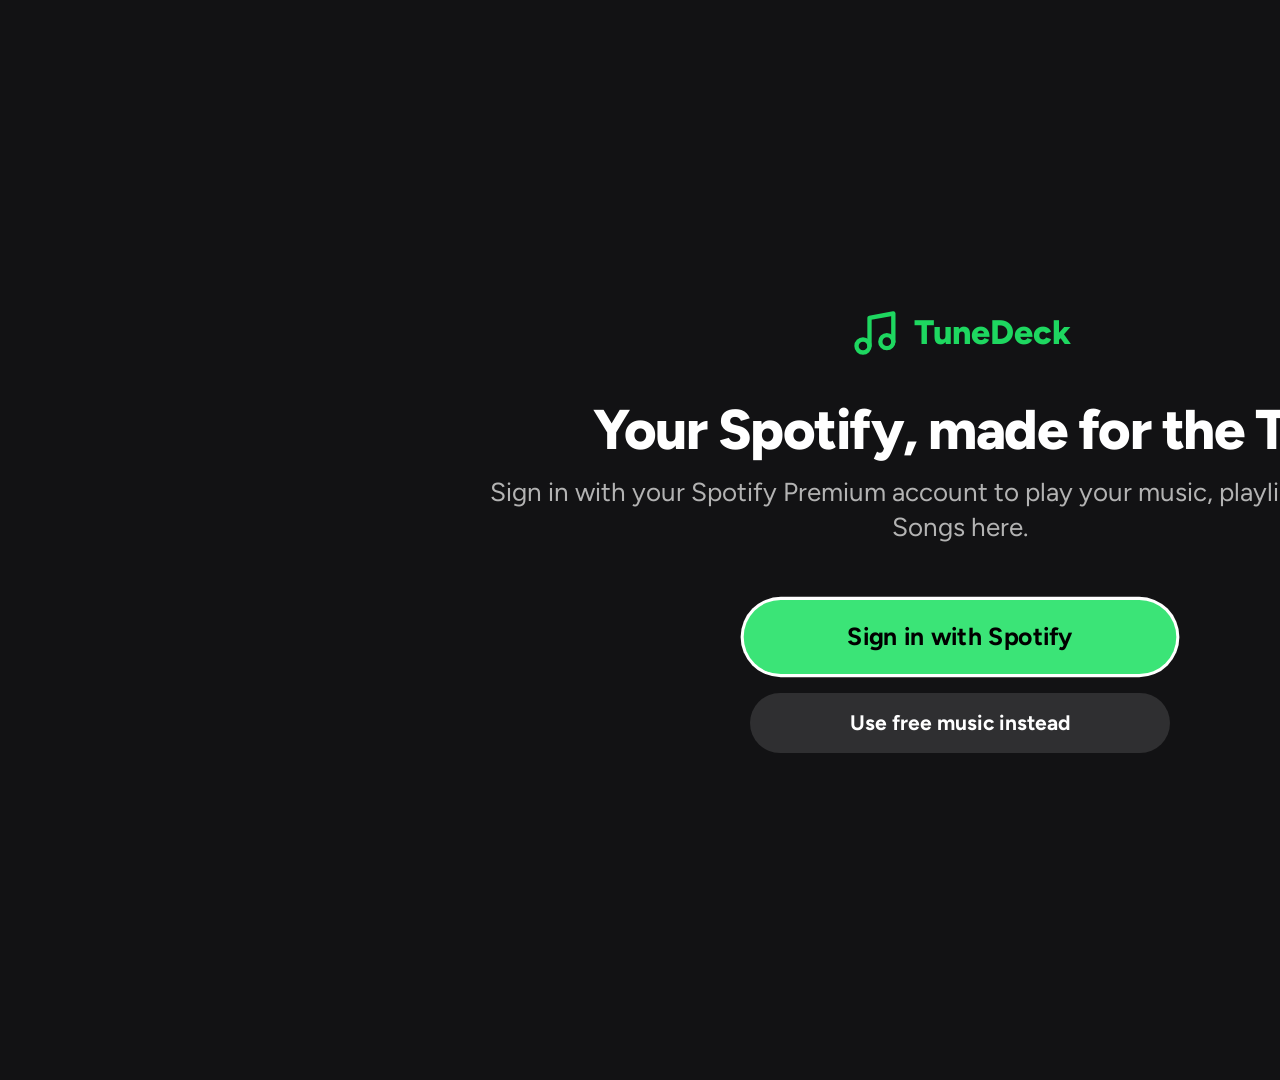
==== commit dfd2ff5f: "First-launch Spotify sign-in, sharp backdrops, working extensions, nav and queue fixes - First launc" ====
--- a/app/index.html
+++ b/app/index.html
@@ -9,13 +9,14 @@
 <style id="theme-css"></style>
 </head>
 <body>
-<div id="bg"><div class="bgimg"></div><div class="bgimg"></div><div class="bgshade"></div></div>
-<header id="top"></header>
-<nav id="lib"></nav>
-<main id="main"><div id="view" class="vs"><div class="in"></div></div></main>
-<aside id="npv"></aside>
-<footer id="bar"></footer>
+<div id="bg"><canvas class="bgimg" width="384" height="216"></canvas><canvas class="bgimg" width="384" height="216"></canvas><div class="bgshade"></div></div>
+<header id="top" class="region"></header>
+<nav id="lib" class="region"></nav>
+<main id="main" class="region"><div id="view" class="vs"><div class="in"></div></div></main>
+<aside id="npv" class="region" aria-hidden="true"></aside>
+<footer id="bar" class="region"></footer>
 <div id="toast"></div>
+<script src="js/compat.js"></script>
 <script src="js/vendor/qrcode.js"></script>
 <script src="js/config.js"></script>
 <script src="js/log.js"></script>
--- a/app/css/app.css
+++ b/app/css/app.css
@@ -25,7 +25,7 @@
 
 /* ---------- glass backdrop ---------- */
 #bg{position:fixed;left:0;top:0;width:1920px;height:1080px;z-index:0;overflow:hidden;background:var(--spice-main)}
-.bgimg{position:absolute;left:-15%;top:-15%;width:130%;height:130%;background:center/cover no-repeat;opacity:0;transition:opacity 1s ease}
+.bgimg{position:absolute;left:-40px;top:-24px;width:2000px;height:1128px;opacity:0;transition:opacity 1s ease}
 .bgshade{position:absolute;left:0;top:0;right:0;bottom:0;background:rgba(var(--spice-rgb-main),.62)}
 .panel,#lib,#main,#npv,#bar{background:rgba(var(--spice-rgb-main),.58);border:1px solid rgba(var(--spice-rgb-text),.08);border-radius:14px}
 
@@ -56,7 +56,19 @@
 /* ---------- Your Library panel ---------- */
 #lib{position:fixed;left:16px;top:100px;bottom:132px;width:420px;z-index:2;display:flex;flex-direction:column;padding:20px 12px 0}
 .lib-top{display:flex;align-items:center;padding:0 8px 0 12px}
-.lib-top h2{flex:1;font-size:24px}
+.lib-head{flex:1;display:flex;align-items:center;height:56px;padding:0 14px;border-radius:28px;color:var(--spice-subtext)}
+.lib-head h2{flex:1;margin-left:14px;font-size:24px;color:var(--spice-text)}
+.lib-hint{opacity:0;transition:opacity .15s}
+.lib-head.focus{background:rgba(var(--spice-rgb-text),.12);color:var(--spice-text)}
+.lib-head.focus .lib-hint{opacity:.8}
+/* collapsed library: a rail of covers */
+.lib-min #lib{width:112px}
+.lib-min #main{left:144px}
+.lib-min .lib-top{padding:0}
+.lib-min .lib-head{justify-content:center;padding:0}
+.lib-min .lib-head h2,.lib-min .lib-hint,.lib-min .lchips,.lib-min .lm{display:none}
+.lib-min .llist{margin-top:12px}
+.lib-min .lrow{justify-content:center;padding:8px 0}
 .lchips{display:flex;padding:14px 12px 12px;flex:none}
 .chip.small{height:44px;line-height:44px;padding:0 18px;margin-right:8px;font-size:18px;border-radius:22px}
 .llist{flex:1;min-height:0;overflow:hidden;margin:0 -12px;padding:0 12px}
@@ -70,13 +82,13 @@
 .lrow.focus{background:rgba(var(--spice-rgb-text),.12)}
 
 /* ---------- main view ---------- */
-#main{position:fixed;left:452px;top:100px;right:16px;bottom:132px;z-index:1;overflow:hidden;transition:right .3s var(--ease)}
+#main{position:fixed;left:452px;top:100px;right:16px;bottom:132px;z-index:1;overflow:hidden}
 .npv #main{right:452px}
 .page-search #main{right:16px}
 .page-search #npv{opacity:0!important;pointer-events:none!important}
 #main:before{content:'';position:absolute;left:0;top:0;right:0;height:440px;background:linear-gradient(var(--tint,transparent),transparent);opacity:.6;transition:background .6s}
 #view{position:absolute;left:0;top:0;right:0;bottom:0;overflow:hidden}
-#view>.in{padding:32px 36px 120px;transition:transform .3s var(--ease);will-change:transform}
+#view>.in{padding:32px 36px 120px;transition:transform .3s var(--ease)}
 .page-title{margin-bottom:20px}
 .lead{margin:-6px 0 22px;font-size:21px}
 .sub-h{margin:28px 0 8px;font-size:26px}
@@ -86,7 +98,7 @@
 .loading-head{height:280px;border-radius:12px;background:rgba(var(--spice-rgb-text),.04)}
 
 /* ---------- focus (shared) ---------- */
-.f{transition:transform .15s var(--ease),background-color .15s,box-shadow .15s}
+.f{transition:transform .15s var(--ease)}
 .f.focus{transform:scale(1.03)}
 .chip{height:52px;line-height:52px;padding:0 24px;margin-right:10px;border-radius:26px;background:rgba(var(--spice-rgb-text),.1);font-size:20px;font-weight:600;white-space:nowrap}
 .chip.on{background:var(--spice-text);color:var(--spice-main)}
@@ -118,15 +130,15 @@
 .shelf-head{margin-bottom:12px}
 .over{font-size:17px;font-weight:600;color:var(--spice-subtext);margin-bottom:2px}
 .hs{overflow:hidden;margin:-12px -36px 0;padding:12px 36px 6px}
-.hs>.in{display:flex;transition:transform .25s var(--ease);will-change:transform}
+.hs>.in{display:flex;transition:transform .25s var(--ease)}
 .card{position:relative;flex:none;width:212px;margin-right:12px;padding:12px;border-radius:10px}
-.card .art{width:188px;height:188px;border-radius:8px;display:flex;align-items:center;justify-content:center;color:#fff;box-shadow:0 8px 24px rgba(0,0,0,.3)}
+.card .art{width:188px;height:188px;border-radius:8px;display:flex;align-items:center;justify-content:center;color:#fff}
 .card.artist .art{border-radius:50%}
 .card .t{margin-top:12px;font-weight:700;font-size:20px;white-space:nowrap;overflow:hidden;text-overflow:ellipsis}
 .card .s{margin-top:2px;font-size:17px;color:var(--spice-subtext);overflow:hidden;display:-webkit-box;-webkit-line-clamp:2;-webkit-box-orient:vertical;line-height:1.3}
 .card.focus{background:rgba(var(--spice-rgb-text),.12);transform:scale(1.04)}
 .card.focus .art{box-shadow:0 0 0 3px var(--spice-text)}
-.play-badge{position:absolute;right:20px;top:148px;width:52px;height:52px;border-radius:50%;background:var(--spice-button);color:#000;display:flex;align-items:center;justify-content:center;opacity:0;transform:translateY(8px);transition:opacity .15s,transform .15s var(--ease);box-shadow:0 6px 16px rgba(0,0,0,.4)}
+.play-badge{position:absolute;right:20px;top:148px;width:52px;height:52px;border-radius:50%;background:var(--spice-button);color:#000;display:flex;align-items:center;justify-content:center;opacity:0;transform:translateY(8px);transition:opacity .15s,transform .15s var(--ease)}
 .play-badge .ic{margin-left:3px}
 .card.focus .play-badge,.top-result.focus .play-badge{opacity:1;transform:none}
 .card.ghost .art{background-color:rgba(var(--spice-rgb-text),.06);background-image:none;box-shadow:none}
@@ -212,7 +224,7 @@
 .lead-left h2,.lead-songs h2{margin-bottom:12px}
 .lead-songs{flex:1;min-width:0}
 .top-result{position:relative;display:block;width:100%;height:268px;padding:22px;border-radius:12px;background:rgba(var(--spice-rgb-text),.08)}
-.tr-art{width:120px;height:120px;border-radius:8px;box-shadow:0 8px 24px rgba(0,0,0,.4)}
+.tr-art{width:120px;height:120px;border-radius:8px}
 .tr-art.round{border-radius:50%}
 .tr-name{font-size:34px;font-weight:800;letter-spacing:-.5px;margin-top:18px;white-space:nowrap;overflow:hidden;text-overflow:ellipsis}
 .tr-sub{font-size:19px;color:var(--spice-subtext);margin-top:4px;white-space:nowrap;overflow:hidden;text-overflow:ellipsis}
@@ -272,10 +284,10 @@
 .ico-btn.c-play{background:var(--spice-text);color:var(--spice-main)}
 .ico-btn.c-play.focus{background:var(--spice-text);color:var(--spice-main);box-shadow:0 0 0 4px rgba(var(--spice-rgb-text),.35)}
 .seek{display:flex;align-items:center;width:100%;max-width:820px;font-size:16px;color:var(--spice-subtext)}
-.seek .cur,.seek .dur{width:56px;flex:none;text-align:center}
+.seek .tpos,.seek .tdur{width:56px;flex:none;text-align:center}
 .seekbar{position:relative;flex:1;height:28px;display:flex;align-items:center;border-radius:14px;padding:0 6px}
 .sbar{display:block;width:100%;height:5px;border-radius:3px;background:rgba(var(--spice-rgb-text),.22);overflow:hidden;transition:height .15s}
-.sfill{display:block;width:100%;height:100%;background:var(--spice-text);transform-origin:0 50%;transform:scaleX(0);will-change:transform}
+.sfill{display:block;width:100%;height:100%;background:var(--spice-text);transform-origin:0 50%;transform:scaleX(0);transition:transform .25s linear}
 .seekbar.focus{transform:none}
 .seekbar.focus .sbar{height:10px;border-radius:5px}
 .seekbar.focus .sfill{background:var(--spice-button)}
@@ -304,12 +316,13 @@
 .signin{display:flex;align-items:center}
 .signin .qr{flex:none;margin-right:36px}
 .step{display:flex;align-items:flex-start;margin-bottom:16px;line-height:1.4}
-.step b{width:40px;height:40px;flex:none;border-radius:50%;background:var(--spice-button);color:#000;display:flex;align-items:center;justify-content:center;margin-right:14px}
+.step>b{width:40px;height:40px;flex:none;border-radius:50%;background:var(--spice-button);color:#000;display:flex;align-items:center;justify-content:center;margin-right:14px}
+.step span b{color:var(--spice-text)}
 .setup{margin-top:20px;line-height:1.45}
 
 /* ---------- full-screen player ---------- */
 .player{background:#000;overflow:hidden}
-.pl-bg{position:absolute;left:-15%;top:-15%;width:130%;height:130%;background:center/cover}
+.pl-bg{position:absolute;left:-60px;top:-34px;width:2040px;height:1148px}
 .pl-shade{position:absolute;left:0;top:0;right:0;bottom:0;background:linear-gradient(180deg,rgba(0,0,0,.45),rgba(0,0,0,.72) 70%,rgba(0,0,0,.85))}
 .pl-top{position:absolute;left:64px;right:64px;top:36px;height:64px;display:flex;align-items:center}
 .pl-from{margin-left:28px;font-size:20px;font-weight:600;white-space:nowrap;overflow:hidden;text-overflow:ellipsis;max-width:640px}
@@ -324,7 +337,7 @@
 .tog span{margin-left:8px}
 .tog.on{background:#fff;color:#000}
 .tog.focus{box-shadow:0 0 0 3px #fff}
-.t-early,.t-late{width:56px;padding:0;justify-content:center;font-size:30px}
+
 .pl-off{width:84px;text-align:center;font-size:18px;color:rgba(255,255,255,.75)}
 .pl-body{position:absolute;left:96px;right:96px;top:140px;bottom:250px;display:flex;align-items:center}
 .pl-left{width:540px;flex:none;display:flex;flex-direction:column}
@@ -375,6 +388,12 @@
 .logo-big{display:flex;align-items:center;justify-content:center;font-size:34px;font-weight:800;color:var(--spice-button);margin-bottom:40px}
 .logo-big span{margin-left:12px}
 .prof-wrap h1{margin-bottom:56px}
+.welcome{max-width:980px}
+.welcome h1{margin-bottom:20px}
+.welcome .lead{font-size:26px;margin-bottom:56px}
+.wbtns{display:flex;flex-direction:column;align-items:center}
+.wbtns .pill.big{height:72px;font-size:24px;border-radius:36px}
+.wbtns .pill{min-width:420px;justify-content:center;text-align:center;margin-bottom:20px}
 .prof-row{display:flex;justify-content:center}
 .prof{width:230px;margin:0 16px;display:flex;flex-direction:column;align-items:center;padding:16px;border-radius:16px}
 .pav{width:180px;height:180px;border-radius:50%;display:flex;align-items:center;justify-content:center;font-size:80px;font-weight:800;color:#000;background-color:rgba(var(--spice-rgb-text),.1);background-image:none}
@@ -410,7 +429,8 @@
 .scheme{display:flex;align-items:center;height:72px;padding:0 20px;margin:0 6px 12px;border-radius:12px;background:rgba(var(--spice-rgb-text),.08);font-weight:700}
 .scheme .sw{margin-right:20px}
 .scheme.focus{box-shadow:0 0 0 3px var(--spice-text)}
-.ok{color:var(--spice-button);font-weight:700}.bad{color:#ff6b6b;font-weight:700}
+.ok{color:var(--spice-button);font-weight:700}.bad{color:#ff6b6b;font-weight:700}.warn{color:#ffc864;font-weight:700}
+.mmodal #view{visibility:hidden}
 
 /* ---------- settings ---------- */
 .set-sec{margin-bottom:36px;max-width:1200px}
@@ -420,7 +440,7 @@
 .set-row>span{display:flex;flex-direction:column;min-width:0}
 .set-row .t{color:var(--spice-text);font-weight:600}
 .set-row .s{font-size:18px}
-.set-row.on .t:after{content:' ●';color:var(--spice-button)}
+.set-row.on .t:after{content:'';display:inline-block;width:12px;height:12px;border-radius:50%;background:var(--spice-button);margin-left:12px;vertical-align:2px}
 .set-row.focus{background:rgba(var(--spice-rgb-text),.14);transform:none;box-shadow:inset 0 0 0 3px var(--spice-text)}
 .qr-box{display:flex;align-items:center;padding:22px;border-radius:12px;background:rgba(var(--spice-rgb-text),.06)}
 .qr-slot{flex:none;margin-right:36px;text-align:center}
@@ -442,3 +462,41 @@
 .no-cover .ln{color:rgba(255,255,255,.4)}
 .no-cover .ln.past{color:rgba(255,255,255,.65)}
 .no-cover .ln.on{color:#fff}
+
+/* player: both panels can be off (minimal), and a dark mode without album art behind */
+.pl-sync{display:flex;align-items:center;margin-left:10px}
+.t-early,.t-late{width:auto;padding:0 18px;font-size:18px}
+.pl-off{width:72px;text-align:center;font-size:18px;color:rgba(255,255,255,.75)}
+.no-cover.no-lyrics .pl-left{display:flex;width:100%;align-items:center;text-align:center}
+.no-cover.no-lyrics .pl-art{display:none}
+.no-cover.no-lyrics .pl-meta{margin:0;max-width:1400px}
+.no-cover.no-lyrics .pl-title{font-size:84px;letter-spacing:-2.5px}
+.no-cover.no-lyrics .pl-artist{font-size:38px;margin-top:12px}
+.no-cover.no-lyrics .pl-now{display:none}
+.no-cover.no-lyrics .pl-from{display:block}
+.no-lyrics .pl-sync{display:none}
+.player.dark .pl-bg{display:none}
+.player.dark .pl-shade,.player.dark.no-cover .pl-shade{background:#000;opacity:1}
+.player.dark .ln{color:rgba(255,255,255,.28)}
+.player.dark .ln.past{color:rgba(255,255,255,.5)}
+.player.dark .ln.on{color:#fff}
+.no-cover.no-lyrics .pl-meta{width:100%}
+.no-cover.no-lyrics .pl-title{display:block;white-space:nowrap;overflow:hidden;text-overflow:ellipsis}
+.key[data-k=del] .ic{margin:0 auto}
+.ln.gap{letter-spacing:6px}
+
+/* player: Info switch, true centring when cover and lyrics are both off, slow album-art motion */
+.no-info .pl-meta,.no-info .pl-now{display:none!important}
+.no-cover.no-lyrics .pl-body{justify-content:center}
+.no-cover.no-lyrics .pl-left{width:100%;max-width:1500px;margin:0 auto;align-items:center;justify-content:center;text-align:center}
+.no-cover.no-lyrics .pl-meta{width:100%;text-align:center}
+.no-cover.no-lyrics .pl-title,.no-cover.no-lyrics .pl-artist{text-align:center}
+@keyframes drift{0%{transform:scale(1.02) translate3d(0,0,0)}50%{transform:scale(1.14) translate3d(-3%,2%,0)}100%{transform:scale(1.06) translate3d(2%,-2%,0)}}
+.pl-bg{animation:drift 36s ease-in-out infinite alternate;will-change:transform}
+.pl-art{transition:transform .6s var(--ease)}
+.player:not(.no-lyrics) .pl-art{transform:none}
+.all-songs{margin-top:20px}
+@media (prefers-reduced-motion:reduce){.pl-bg{animation:none}}
+
+/* the seek bar jumps (no glide) when you seek, so it doesn't lag behind the remote */
+.seekbar.focus .sfill{transition:none}
